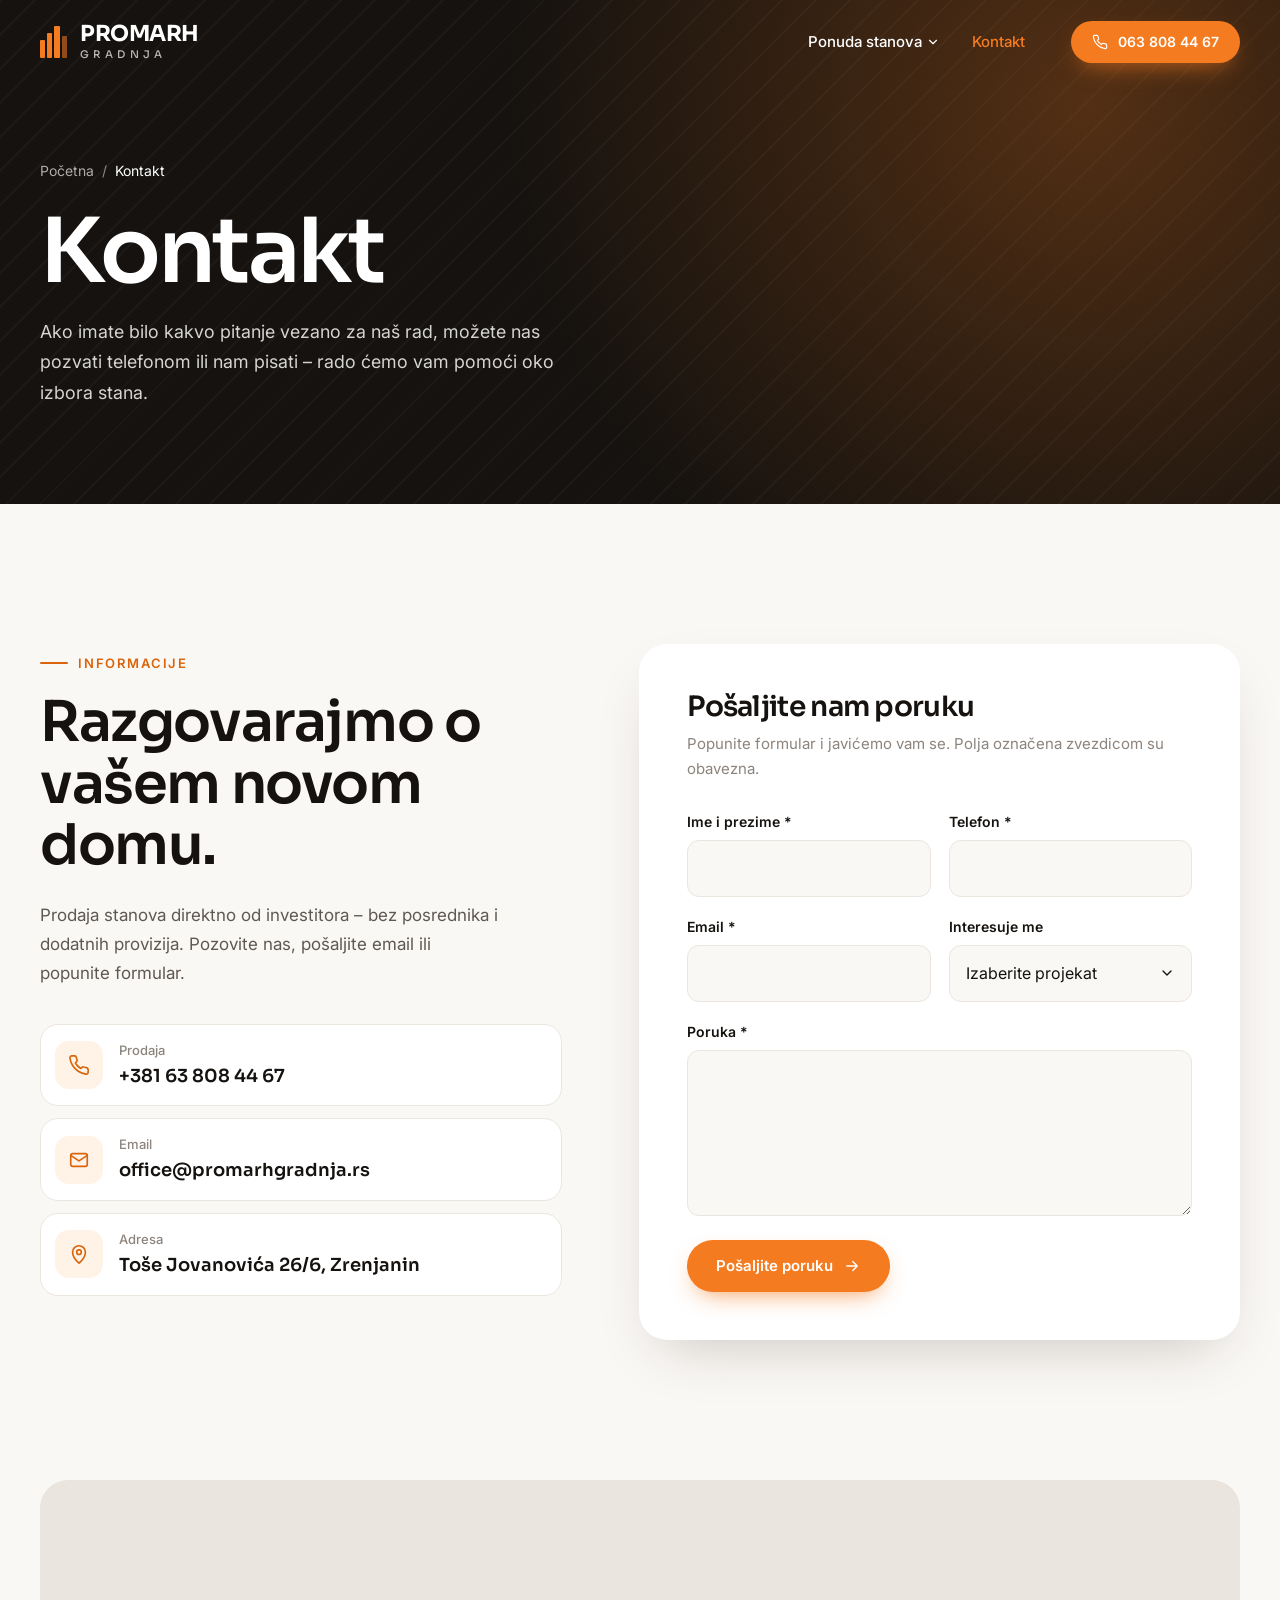
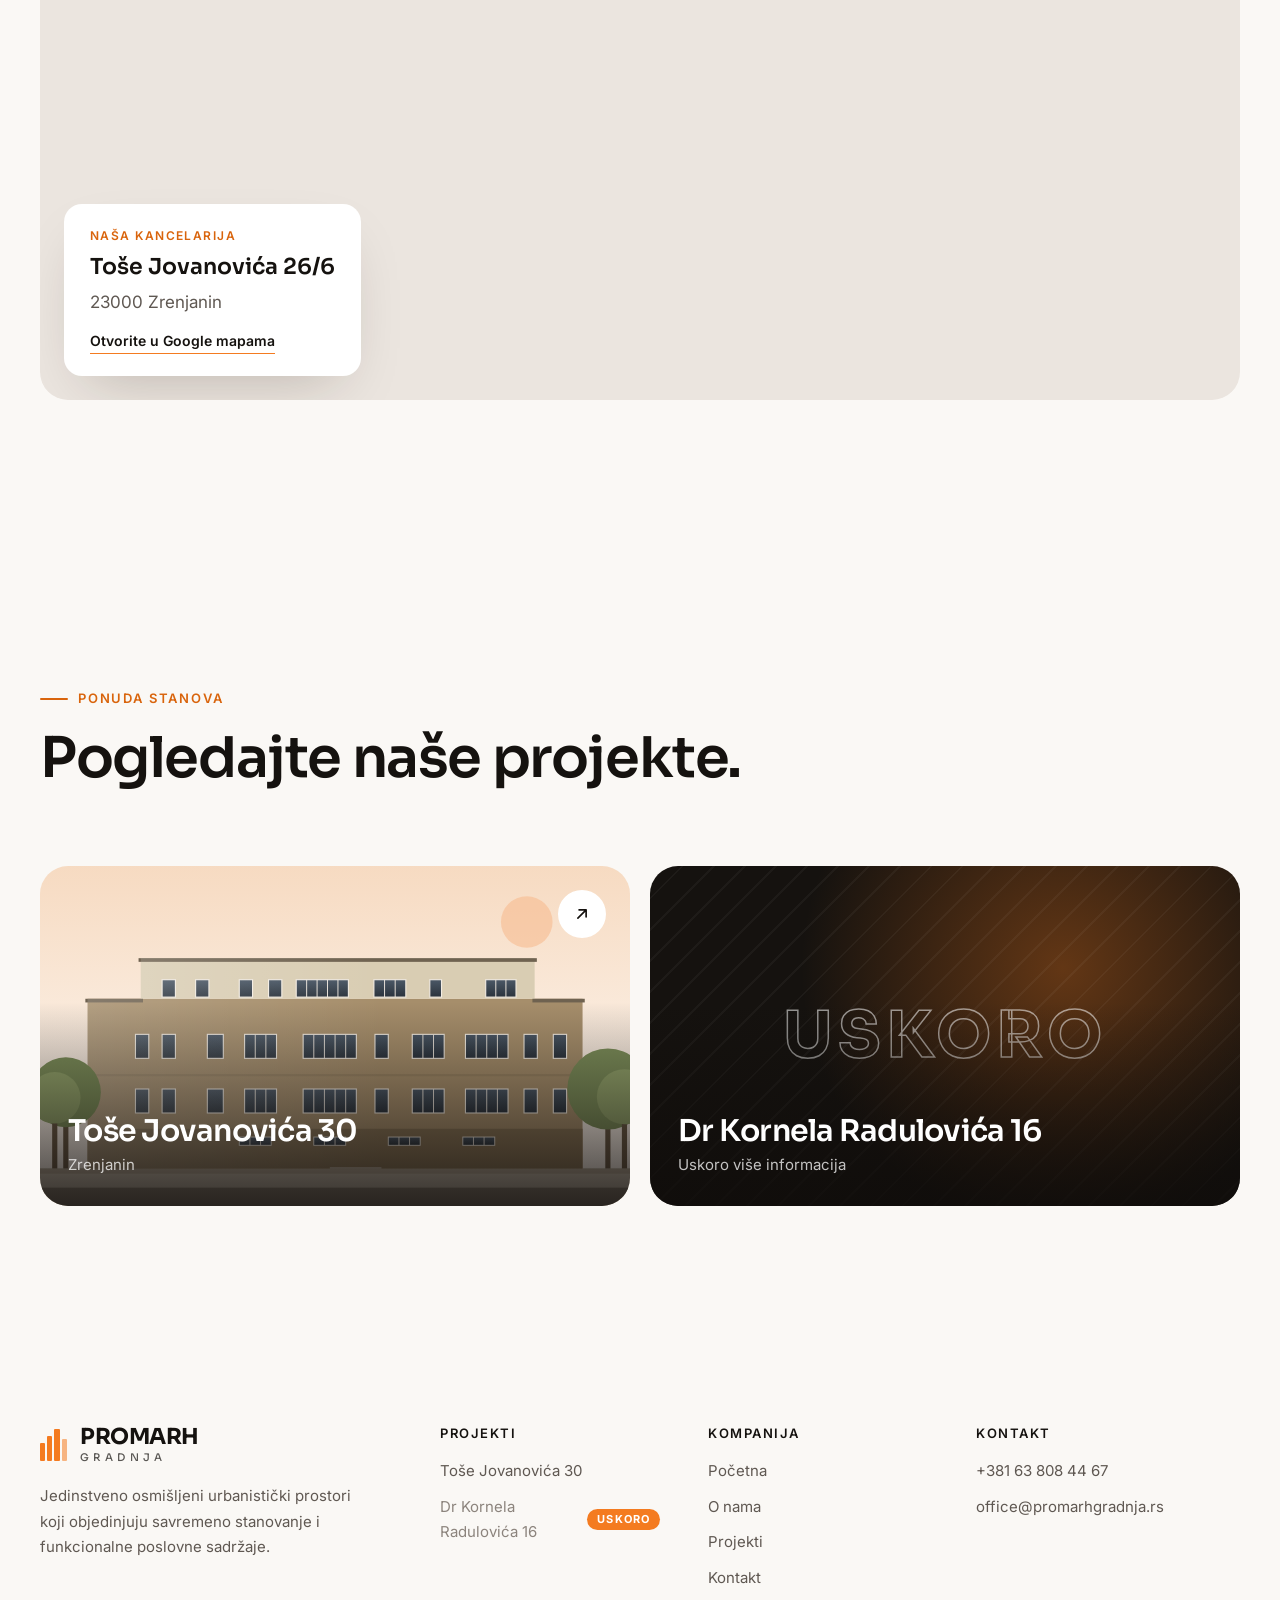
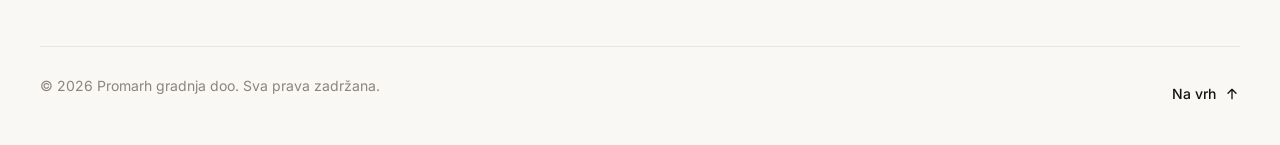
==== kontakt/index.html @ 849f1422 "prvi" ====
<!doctype html>
<html lang="sr-RS">
<head>
	<meta charset="UTF-8">
	<meta name="viewport" content="width=device-width, initial-scale=1, viewport-fit=cover">
	<title>Kontakt – Promarh gradnja</title>
	<meta name="description" content="Kontaktirajte Promarh gradnju – prodaja stanova bez posrednika. Telefon +381 63 808 44 67, email office@promarhgradnja.rs.">
	<meta name="theme-color" content="#15120f">
	<link rel="icon" href="../images/favicon.svg" type="image/svg+xml">
	<link rel="preconnect" href="https://fonts.googleapis.com">
	<link rel="preconnect" href="https://fonts.gstatic.com" crossorigin>
	<link href="https://fonts.googleapis.com/css2?family=Inter:wght@400;500;600&family=Sora:wght@500;600;700&display=swap" rel="stylesheet">
	<link rel="stylesheet" href="../css/style.css?v=18">
</head>
<body>
	<a class="skip-link" href="#main">Pređi na sadržaj</a>

	<!-- Reusable icons -->
	<svg width="0" height="0" style="position:absolute" aria-hidden="true">
		<symbol id="i-arrow" viewBox="0 0 24 24"><path d="M5 12h14M13 6l6 6-6 6" fill="none" stroke="currentColor" stroke-width="2" stroke-linecap="round" stroke-linejoin="round"/></symbol>
		<symbol id="i-phone" viewBox="0 0 24 24"><path d="M22 16.9v3a2 2 0 0 1-2.2 2 19.8 19.8 0 0 1-8.6-3.1 19.5 19.5 0 0 1-6-6A19.8 19.8 0 0 1 2.1 4.2 2 2 0 0 1 4.1 2h3a2 2 0 0 1 2 1.7c.1.9.4 1.8.7 2.7a2 2 0 0 1-.5 2.1L8 9.8a16 16 0 0 0 6 6l1.3-1.3a2 2 0 0 1 2.1-.4c.9.3 1.8.6 2.7.7a2 2 0 0 1 1.7 2z" fill="none" stroke="currentColor" stroke-width="1.8" stroke-linecap="round" stroke-linejoin="round"/></symbol>
		<symbol id="i-mail" viewBox="0 0 24 24"><rect x="3" y="5" width="18" height="14" rx="2" fill="none" stroke="currentColor" stroke-width="1.8"/><path d="m3 7 9 6 9-6" fill="none" stroke="currentColor" stroke-width="1.8" stroke-linecap="round" stroke-linejoin="round"/></symbol>
		<symbol id="i-pin" viewBox="0 0 24 24"><path d="M12 22s7-6.1 7-12a7 7 0 1 0-14 0c0 5.9 7 12 7 12z" fill="none" stroke="currentColor" stroke-width="1.8"/><circle cx="12" cy="10" r="2.5" fill="none" stroke="currentColor" stroke-width="1.8"/></symbol>
		<symbol id="i-check" viewBox="0 0 24 24"><path d="m5 12.5 4.5 4.5L19 7.5" fill="none" stroke="currentColor" stroke-width="2.2" stroke-linecap="round" stroke-linejoin="round"/></symbol>
		<symbol id="i-chevron" viewBox="0 0 24 24"><path d="m6 9 6 6 6-6" fill="none" stroke="currentColor" stroke-width="2" stroke-linecap="round" stroke-linejoin="round"/></symbol>
		<symbol id="i-logo" viewBox="0 0 56 64"><rect x="0" y="28" width="10" height="36" rx="2" fill="#f47b20"/><rect x="14" y="14" width="10" height="50" rx="2" fill="#f47b20"/><rect x="28" y="0" width="12" height="64" rx="2" fill="#f47b20"/><rect x="44" y="20" width="10" height="44" rx="2" fill="#f47b20" opacity=".55"/></symbol>
	</svg>

	<!-- Header -->
	<header class="site-header" id="header">
		<div class="header-inner">
			<a href="/" class="brand" rel="home" aria-label="Promarh gradnja – početna">
				<svg class="brand-mark" width="28" height="32" aria-hidden="true"><use href="#i-logo"/></svg>
				<span class="brand-text">Promarh<small>gradnja</small></span>
			</a>

			<nav class="main-nav" aria-label="Glavni meni">
				<ul class="menu">
					<li class="has-children">
						<button class="menu-parent" aria-expanded="false">Ponuda stanova <svg width="14" height="14" aria-hidden="true"><use href="#i-chevron"/></svg></button>
						<ul class="dropdown">
							<li><a href="/tose-jovanovica-30/">Toše Jovanovića&nbsp;30</a></li>
							<li><span class="soon-item" aria-disabled="true">Dr Kornela Radulovića&nbsp;16 <span class="soon-badge">Uskoro</span></span></li>
						</ul>
					</li>
					<li><a href="/kontakt/" aria-current="page">Kontakt</a></li>
				</ul>
			</nav>

			<a class="btn btn-accent btn-sm header-cta" href="tel:+381638084467">
				<svg width="16" height="16" aria-hidden="true"><use href="#i-phone"/></svg>
				<span>063 808 44 67</span>
			</a>

			<button class="menu-toggle" aria-label="Otvori meni" aria-controls="mobile-nav" aria-expanded="false">
				<span></span><span></span>
			</button>
		</div>
	</header>

	<!-- Mobile menu -->
	<div class="mobile-nav" id="mobile-nav" hidden>
		<nav aria-label="Mobilni meni">
			<ul>
				<li><a href="/">Početna</a></li>
				<li class="m-group">
					<button class="m-parent" aria-expanded="false">Ponuda stanova <svg width="18" height="18" aria-hidden="true"><use href="#i-chevron"/></svg></button>
					<ul>
						<li><a href="/tose-jovanovica-30/">Toše Jovanovića&nbsp;30</a></li>
						<li><span class="soon-item" aria-disabled="true">Dr Kornela Radulovića&nbsp;16 <span class="soon-badge">Uskoro</span></span></li>
					</ul>
				</li>
				<li><a href="/kontakt/" aria-current="page">Kontakt</a></li>
			</ul>
		</nav>
		<div class="mobile-nav-contact">
			<a class="btn btn-accent" href="tel:+381638084467"><svg width="18" height="18" aria-hidden="true"><use href="#i-phone"/></svg> +381 63 808 44 67</a>
			<a class="mobile-mail" href="mailto:office@promarhgradnja.rs">office@promarhgradnja.rs</a>
		</div>
	</div>

	<main id="main">
		<!-- Hero -->
		<section class="page-hero page-hero-sm page-hero-plain">
			<div class="container page-hero-inner">
				<div>
					<ol class="breadcrumb reveal" aria-label="Putanja">
						<li><a href="/">Početna</a></li>
						<li aria-current="page">Kontakt</li>
					</ol>
					<h1 class="reveal" style="--d:.1s">Kontakt</h1>
					<p class="hero-lead reveal" style="--d:.2s">Ako imate bilo kakvo pitanje vezano za naš rad, možete nas pozvati telefonom ili nam pisati – rado ćemo vam pomoći oko izbora stana.</p>
				</div>
			</div>
		</section>

		<!-- Contact info + form -->
		<section class="contact section">
			<div class="container contact-grid">
				<div class="contact-info">
					<p class="eyebrow reveal">Informacije</p>
					<h2 class="reveal" style="--d:.1s">Razgovarajmo o vašem novom domu.</h2>
					<p class="reveal" style="--d:.15s">Prodaja stanova direktno od investitora – bez posrednika i dodatnih provizija. Pozovite nas, pošaljite email ili popunite formular.</p>

					<ul class="contact-cards">
						<li class="reveal" style="--d:.2s">
							<a class="contact-card" href="tel:+381638084467">
								<span class="contact-icon"><svg width="22" height="22" aria-hidden="true"><use href="#i-phone"/></svg></span>
								<span><small>Prodaja</small>+381 63 808 44 67</span>
							</a>
						</li>
						<li class="reveal" style="--d:.3s">
							<a class="contact-card" href="mailto:office@promarhgradnja.rs">
								<span class="contact-icon"><svg width="22" height="22" aria-hidden="true"><use href="#i-mail"/></svg></span>
								<span><small>Email</small>office@promarhgradnja.rs</span>
							</a>
						</li>
						<li class="reveal" style="--d:.35s">
							<a class="contact-card" href="https://www.google.com/maps/search/?api=1&amp;query=To%C5%A1e+Jovanovi%C4%87a+26%2F6%2C+Zrenjanin" target="_blank" rel="noopener">
								<span class="contact-icon"><svg width="22" height="22" aria-hidden="true"><use href="#i-pin"/></svg></span>
								<span><small>Adresa</small>Toše Jovanovića 26/6, Zrenjanin</span>
							</a>
						</li>
					</ul>
				</div>

				<div class="form-card reveal" style="--d:.15s">
					<h3>Pošaljite nam poruku</h3>
					<p class="form-intro">Popunite formular i javićemo vam se. Polja označena zvezdicom su obavezna.</p>

					<!-- Set data-endpoint to a form service URL (e.g. Formspree) to send messages directly;
					     without it, the form opens the visitor's email app with the message filled in. -->
					<form class="contact-form" id="contact-form" novalidate data-email="office@promarhgradnja.rs" data-endpoint="">
						<div class="form-row">
							<div class="field">
								<label for="f-name">Ime i prezime *</label>
								<input id="f-name" name="ime" type="text" autocomplete="name" required maxlength="100">
								<span class="field-error" data-msg="Unesite ime i prezime."></span>
							</div>
							<div class="field">
								<label for="f-phone">Telefon *</label>
								<input id="f-phone" name="telefon" type="tel" autocomplete="tel" inputmode="tel" required pattern="[+0-9 \(\)\/\-]{6,20}">
								<span class="field-error" data-msg="Unesite ispravan broj telefona."></span>
							</div>
						</div>
						<div class="form-row">
							<div class="field">
								<label for="f-email">Email *</label>
								<input id="f-email" name="email" type="email" autocomplete="email" required maxlength="150" pattern="[^@\s]+@[^@\s]+\.[^@\s]+">
								<span class="field-error" data-msg="Unesite ispravnu email adresu."></span>
							</div>
							<div class="field">
								<label for="f-project">Interesuje me</label>
								<select id="f-project" name="projekat">
									<option value="">Izaberite projekat</option>
									<option value="tose-jovanovica-30">Toše Jovanovića&nbsp;30</option>
									<option value="dr-kornela-radulovica-16">Dr Kornela Radulovića&nbsp;16 (uskoro)</option>
									<option value="drugo">Drugo</option>
								</select>
							</div>
						</div>
						<div class="field">
							<label for="f-message">Poruka *</label>
							<textarea id="f-message" name="poruka" rows="5" required maxlength="2000"></textarea>
							<span class="field-error" data-msg="Napišite poruku."></span>
						</div>

						<button type="submit" class="btn btn-accent">Pošaljite poruku <svg width="18" height="18" aria-hidden="true"><use href="#i-arrow"/></svg></button>
						<p class="form-status" role="status" aria-live="polite"></p>
					</form>
				</div>
			</div>
		</section>

		<!-- Map -->
		<section class="map-section">
			<div class="container">
				<div class="map-wrap reveal">
					<iframe title="Mapa – Toše Jovanovića 26/6, Zrenjanin" src="https://www.google.com/maps/embed?origin=mfe&amp;pb=!1m3!2m1!1sTo%C5%A1e+Jovanovi%C4%87a+26,+Zrenjanin!6i16" loading="lazy" referrerpolicy="no-referrer-when-downgrade" allowfullscreen></iframe>
					<div class="map-card">
						<small>Naša kancelarija</small>
						<strong>Toše Jovanovića 26/6</strong>
						<span>23000 Zrenjanin</span>
						<a class="apt-link" href="https://www.google.com/maps/search/?api=1&amp;query=To%C5%A1e+Jovanovi%C4%87a+26%2F6%2C+Zrenjanin" target="_blank" rel="noopener">Otvorite u Google mapama</a>
					</div>
				</div>
			</div>
		</section>

		<!-- Projects -->
		<section class="other section">
			<div class="container">
				<div class="section-head">
					<div>
						<p class="eyebrow reveal">Ponuda stanova</p>
						<h2 class="reveal" style="--d:.1s">Pogledajte naše projekte.</h2>
					</div>
				</div>
				<div class="other-grid">
					<a class="other-card reveal" href="/tose-jovanovica-30/">
						<img src="../images/tose-jovanovica-30/fasada.svg" alt="" loading="lazy">
						<span class="arrow"><svg width="20" height="20" aria-hidden="true"><use href="#i-arrow"/></svg></span>
						<div><h3>Toše Jovanovića&nbsp;30</h3><p>Zrenjanin</p></div>
					</a>
					<div class="other-card other-soon reveal" style="--d:.1s">
						<span class="soon-panel" aria-hidden="true"><span>Uskoro</span></span>
						<div><h3>Dr Kornela Radulovića&nbsp;16</h3><p>Uskoro više informacija</p></div>
					</div>
				</div>
			</div>
		</section>
	</main>

	<!-- Footer -->
	<footer class="site-footer">
		<div class="container footer-grid">
			<div class="footer-brand">
				<a href="/" class="brand" aria-label="Promarh gradnja – početna">
					<svg class="brand-mark" width="28" height="32" aria-hidden="true"><use href="#i-logo"/></svg>
					<span class="brand-text">Promarh<small>gradnja</small></span>
				</a>
				<p>Jedinstveno osmišljeni urbanistički prostori koji objedinjuju savremeno stanovanje i funkcionalne poslovne sadržaje.</p>
			</div>
			<div class="footer-col">
				<h4>Projekti</h4>
				<ul>
					<li><a href="/tose-jovanovica-30/">Toše Jovanovića&nbsp;30</a></li>
					<li><span class="soon-item" aria-disabled="true">Dr Kornela Radulovića&nbsp;16 <span class="soon-badge">Uskoro</span></span></li>
				</ul>
			</div>
			<div class="footer-col">
				<h4>Kompanija</h4>
				<ul>
					<li><a href="/">Početna</a></li>
					<li><a href="/#o-nama">O nama</a></li>
					<li><a href="/#projekti">Projekti</a></li>
					<li><a href="/kontakt/">Kontakt</a></li>
				</ul>
			</div>
			<div class="footer-col">
				<h4>Kontakt</h4>
				<ul>
					<li><a href="tel:+381638084467">+381 63 808 44 67</a></li>
					<li><a href="mailto:office@promarhgradnja.rs">office@promarhgradnja.rs</a></li>
				</ul>
			</div>
		</div>
		<div class="container footer-bottom">
			<p>© <span id="year">2026</span> Promarh gradnja doo. Sva prava zadržana.</p>
			<a href="#header" class="to-top">Na vrh <svg width="16" height="16" aria-hidden="true"><use href="#i-arrow"/></svg></a>
		</div>
	</footer>

	<script src="../js/contact.js?v=18"></script>
	<script src="../js/main.js?v=18"></script>
</body>
</html>
---- css/style.css ----
/* ==========================================================================
   Promarh gradnja – home page
   ========================================================================== */

:root {
	--accent: #f47b20;
	--accent-600: #d9640c;
	--accent-50: #fff3e8;
	--green: #1f6b47;
	--ink: #15120f;
	--ink-2: #221d19;
	--ink-3: #2e2823;
	--text: #5f5852;
	--muted: #8c847d;
	--line: #ebe5df;
	--bg: #faf8f5;
	--white: #fff;

	--font-display: 'Sora', system-ui, sans-serif;
	--font-body: 'Inter', system-ui, sans-serif;

	--radius-lg: 28px;
	--radius: 18px;
	--radius-sm: 12px;
	--shadow: 0 24px 60px -24px rgba(40, 24, 10, .25);
	--shadow-sm: 0 10px 30px -12px rgba(40, 24, 10, .18);

	--container: 1240px;
	--gutter: clamp(16px, 4vw, 40px);
	--header-h: 84px;
	--ease: cubic-bezier(.22, .8, .24, 1);
}

*,
*::before,
*::after { box-sizing: border-box; }

html { scroll-behavior: smooth; scroll-padding-top: 90px; }

body {
	margin: 0;
	font-family: var(--font-body);
	font-size: 17px;
	line-height: 1.7;
	color: var(--text);
	background: var(--bg);
	-webkit-font-smoothing: antialiased;
	text-rendering: optimizeLegibility;
}
body.no-scroll { overflow: hidden; }

img { max-width: 100%; height: auto; display: block; }
a { color: inherit; text-decoration: none; }
button { font: inherit; color: inherit; }
ul, ol { margin: 0; padding: 0; list-style: none; }
figure, blockquote { margin: 0; }

h1, h2, h3, h4 {
	margin: 0 0 .5em;
	font-family: var(--font-display);
	font-weight: 600;
	line-height: 1.1;
	letter-spacing: -.025em;
	color: var(--ink);
}
h2 { font-size: clamp(34px, 4.6vw, 56px); }
h3 { font-size: clamp(26px, 2.6vw, 36px); }
p { margin: 0 0 1.1em; }
p:last-child { margin-bottom: 0; }

.container {
	width: 100%;
	max-width: calc(var(--container) + var(--gutter) * 2);
	margin: 0 auto;
	padding: 0 var(--gutter);
}
.section { padding: clamp(80px, 11vw, 140px) 0; }

.skip-link {
	position: absolute;
	left: -9999px;
	top: 10px;
	z-index: 1000;
	padding: 10px 18px;
	border-radius: 999px;
	background: var(--white);
	color: var(--ink);
}
.skip-link:focus { left: 10px; }

:focus-visible { outline: 2px solid var(--accent); outline-offset: 3px; }

.eyebrow {
	display: inline-flex;
	align-items: center;
	gap: 10px;
	margin-bottom: 18px;
	font-size: 13px;
	font-weight: 600;
	letter-spacing: .14em;
	text-transform: uppercase;
	color: var(--accent-600);
}
.eyebrow::before {
	content: '';
	width: 28px;
	height: 2px;
	border-radius: 2px;
	background: currentColor;
}
.eyebrow-light { color: rgba(255, 255, 255, .85); }

/* Buttons ---------------------------------------------------------------- */

.btn {
	display: inline-flex;
	align-items: center;
	justify-content: center;
	gap: 10px;
	padding: 16px 28px;
	border: 1px solid transparent;
	border-radius: 999px;
	font-size: 15px;
	font-weight: 600;
	line-height: 1;
	white-space: nowrap;
	cursor: pointer;
	transition: background-color .25s, color .25s, border-color .25s, transform .25s var(--ease), box-shadow .25s;
}
.btn svg { transition: transform .25s var(--ease); }
.btn:hover svg use[href="#i-arrow"],
.btn:hover svg { transform: translateX(3px); }
.btn:has(use[href="#i-phone"]):hover svg { transform: none; }
.btn-sm { padding: 12px 20px; font-size: 14px; }

.btn-accent { background: var(--accent); color: var(--white); box-shadow: 0 10px 24px -10px rgba(244, 123, 32, .8); }
.btn-accent:hover { background: var(--accent-600); transform: translateY(-2px); }

.btn-glass {
	background: rgba(255, 255, 255, .12);
	border-color: rgba(255, 255, 255, .35);
	color: var(--white);
	backdrop-filter: blur(10px);
	-webkit-backdrop-filter: blur(10px);
}
.btn-glass:hover { background: var(--white); color: var(--ink); }

.btn-dark { background: var(--ink); color: var(--white); }
.btn-dark:hover { background: var(--accent); transform: translateY(-2px); }

/* Brand ------------------------------------------------------------------ */

.brand {
	display: inline-flex;
	align-items: center;
	gap: 12px;
	flex-shrink: 0;
}
.brand-text {
	display: flex;
	flex-direction: column;
	font-family: var(--font-display);
	font-size: 22px;
	font-weight: 700;
	line-height: 1;
	letter-spacing: -.02em;
	text-transform: uppercase;
}
.brand-text small {
	margin-top: 5px;
	font-size: 10.5px;
	font-weight: 500;
	letter-spacing: .42em;
	opacity: .7;
}

/* Header ----------------------------------------------------------------- */

.site-header {
	position: fixed;
	top: 0;
	left: 0;
	right: 0;
	z-index: 100;
	color: var(--white);
	transition: background-color .35s, color .35s, box-shadow .35s, transform .35s var(--ease);
}
.header-inner {
	display: flex;
	align-items: center;
	gap: 32px;
	height: var(--header-h);
	max-width: calc(var(--container) + var(--gutter) * 2);
	margin: 0 auto;
	padding: 0 var(--gutter);
}
.site-header.is-scrolled {
	color: var(--ink);
	background: rgba(250, 248, 245, .82);
	backdrop-filter: saturate(180%) blur(16px);
	-webkit-backdrop-filter: saturate(180%) blur(16px);
	box-shadow: 0 1px 0 var(--line);
}
.site-header.is-hidden { transform: translateY(-100%); }

.main-nav { margin-left: auto; }
.menu { display: flex; align-items: center; gap: 4px; }
.menu > li { position: relative; }
.menu > li > a,
.menu-parent {
	display: inline-flex;
	align-items: center;
	gap: 4px;
	padding: 10px 14px;
	border: 0;
	border-radius: 999px;
	background: none;
	font-size: 15px;
	font-weight: 500;
	cursor: pointer;
	transition: background-color .2s, color .2s;
}
.menu > li > a:hover,
.menu-parent:hover,
.menu > li:focus-within > .menu-parent { background: rgba(255, 255, 255, .14); }
.is-scrolled .menu > li > a:hover,
.is-scrolled .menu-parent:hover,
.is-scrolled .menu > li:focus-within > .menu-parent { background: rgba(21, 18, 15, .06); }
.menu-parent svg { transition: transform .25s; }
.has-children:hover .menu-parent svg,
.menu-parent[aria-expanded="true"] svg { transform: rotate(180deg); }

.dropdown {
	position: absolute;
	top: calc(100% + 10px);
	left: 50%;
	width: 290px;
	padding: 8px;
	border-radius: var(--radius);
	background: var(--white);
	box-shadow: var(--shadow);
	opacity: 0;
	visibility: hidden;
	transform: translate(-50%, 8px);
	transition: opacity .2s, transform .25s var(--ease), visibility .2s;
}
.dropdown::before {
	/* hover bridge between trigger and panel */
	content: '';
	position: absolute;
	left: 0;
	right: 0;
	top: -12px;
	height: 12px;
}
.has-children:hover > .dropdown,
.has-children:focus-within > .dropdown,
.menu-parent[aria-expanded="true"] + .dropdown {
	opacity: 1;
	visibility: visible;
	transform: translate(-50%, 0);
}
.dropdown a {
	display: block;
	padding: 11px 14px;
	border-radius: var(--radius-sm);
	font-size: 14.5px;
	line-height: 1.4;
	color: var(--ink);
	transition: background-color .2s, color .2s;
}
.dropdown a:hover { background: var(--accent-50); color: var(--accent-600); }

.menu-toggle {
	display: none;
	position: relative;
	width: 46px;
	height: 46px;
	margin-left: auto;
	border: 1px solid currentColor;
	border-radius: 50%;
	background: none;
	cursor: pointer;
	opacity: .9;
}
.menu-toggle span {
	position: absolute;
	left: 13px;
	right: 13px;
	height: 2px;
	border-radius: 2px;
	background: currentColor;
	transition: transform .3s var(--ease), top .3s var(--ease);
}
.menu-toggle span:first-child { top: 18px; }
.menu-toggle span:last-child { top: 25px; }
.menu-open .menu-toggle span:first-child { top: 21.5px; transform: rotate(45deg); }
.menu-open .menu-toggle span:last-child { top: 21.5px; transform: rotate(-45deg); }

/* Mobile nav */
.mobile-nav {
	position: fixed;
	inset: 0;
	z-index: 90;
	display: flex;
	flex-direction: column;
	padding: calc(var(--header-h) + 20px) var(--gutter) 32px;
	overflow-y: auto;
	background: var(--ink);
	color: var(--white);
	animation: fade-in .3s ease;
}
.mobile-nav[hidden] { display: none; }
.mobile-nav nav > ul > li { border-bottom: 1px solid rgba(255, 255, 255, .08); }
.mobile-nav nav > ul > li > a,
.m-parent {
	display: flex;
	align-items: center;
	justify-content: space-between;
	width: 100%;
	padding: 16px 0;
	border: 0;
	background: none;
	font-family: var(--font-display);
	font-size: 24px;
	font-weight: 500;
	letter-spacing: -.02em;
	text-align: left;
	cursor: pointer;
}
.m-parent svg { transition: transform .25s; }
.m-parent[aria-expanded="true"] svg { transform: rotate(180deg); }
.m-group ul { display: none; padding: 0 0 14px; }
.m-parent[aria-expanded="true"] + ul { display: block; }
.m-group ul a { display: block; padding: 8px 0; color: rgba(255, 255, 255, .7); }
.m-group ul a:hover { color: var(--accent); }
.mobile-nav-contact {
	display: flex;
	flex-direction: column;
	gap: 14px;
	margin-top: auto;
	padding-top: 32px;
}
.mobile-mail { text-align: center; color: rgba(255, 255, 255, .7); }
.menu-open .site-header { color: var(--white); background: transparent; box-shadow: none; backdrop-filter: none; -webkit-backdrop-filter: none; }
.menu-open .header-cta { display: none; }
.menu-open .header-cta + .menu-toggle { margin-left: auto; }

/* Hero ------------------------------------------------------------------- */

.hero {
	position: relative;
	display: flex;
	flex-direction: column;
	justify-content: flex-end;
	min-height: 100vh;
	min-height: 100svh;
	padding-top: var(--header-h);
	overflow: hidden;
	color: var(--white);
	background: var(--ink);
}
.hero-media { position: absolute; inset: 0; }
.hero-media::after {
	content: '';
	position: absolute;
	inset: 0;
	background:
		linear-gradient(90deg, rgba(15, 12, 10, .78) 0%, rgba(15, 12, 10, .35) 55%, rgba(15, 12, 10, .1) 100%),
		linear-gradient(0deg, rgba(15, 12, 10, .7) 0%, rgba(15, 12, 10, 0) 45%),
		linear-gradient(180deg, rgba(15, 12, 10, .5) 0%, rgba(15, 12, 10, 0) 25%);
}
.hero-slide {
	position: absolute;
	inset: 0;
	background-size: cover;
	background-position: center;
	opacity: 0;
	transform: scale(1.08);
	transition: opacity 1.2s ease, transform 7s linear;
}
.hero-slide.is-active { opacity: 1; transform: scale(1); }

.hero-content {
	position: relative;
	padding-top: 60px;
	padding-bottom: 48px;
}
.pill {
	display: inline-flex;
	align-items: center;
	gap: 10px;
	margin-bottom: 28px;
	padding: 8px 16px 8px 12px;
	border: 1px solid rgba(255, 255, 255, .25);
	border-radius: 999px;
	background: rgba(255, 255, 255, .08);
	backdrop-filter: blur(10px);
	-webkit-backdrop-filter: blur(10px);
	font-size: 14px;
	font-weight: 500;
}
.dot {
	width: 8px;
	height: 8px;
	border-radius: 50%;
	background: var(--accent);
	box-shadow: 0 0 0 4px rgba(244, 123, 32, .3);
	animation: pulse 2s infinite;
}
.hero h1 {
	max-width: 13ch;
	margin-bottom: 24px;
	font-size: clamp(44px, 7.4vw, 104px);
	font-weight: 600;
	line-height: 1;
	letter-spacing: -.04em;
	color: var(--white);
}
.hero h1 em {
	font-style: normal;
	color: var(--accent);
}
.hero-lead {
	max-width: 520px;
	margin-bottom: 36px;
	font-size: clamp(17px, 1.4vw, 19px);
	color: rgba(255, 255, 255, .82);
}
.hero-actions { display: flex; flex-wrap: wrap; gap: 12px; }

.hero-bottom {
	position: relative;
	padding-bottom: 32px;
}
.hero-tabs {
	display: grid;
	grid-template-columns: repeat(2, 1fr);
	border-top: 1px solid rgba(255, 255, 255, .2);
}
.hero-tab {
	position: relative;
	display: flex;
	align-items: center;
	gap: 12px;
	padding: 22px 0 0;
	border: 0;
	background: none;
	font-size: 15px;
	font-weight: 500;
	text-align: left;
	color: rgba(255, 255, 255, .55);
	cursor: pointer;
	transition: color .3s;
}
.hero-tab:hover,
.hero-tab.is-active { color: var(--white); }
.tab-num { font-size: 12px; font-weight: 600; letter-spacing: .1em; color: var(--accent); }
.hero-tab i {
	position: absolute;
	top: -1px;
	left: 0;
	height: 2px;
	width: 0;
	background: var(--accent);
}
.hero-tab.is-active i { animation: progress var(--slide-duration, 6s) linear forwards; }

/* Stats ------------------------------------------------------------------ */

.stats {
	position: relative;
	z-index: 2;
	background: var(--white);
	border-bottom: 1px solid var(--line);
}
.stats-grid {
	display: grid;
	grid-template-columns: repeat(4, 1fr);
}
.stat {
	padding: 40px 28px;
	border-left: 1px solid var(--line);
}
.stat:first-child { border-left: 0; padding-left: 0; }
.stat strong {
	display: block;
	margin-bottom: 6px;
	font-family: var(--font-display);
	font-size: clamp(38px, 4vw, 52px);
	font-weight: 600;
	line-height: 1;
	letter-spacing: -.04em;
	color: var(--ink);
}
.stat span { display: block; max-width: 200px; font-size: 15px; line-height: 1.5; }

/* About ------------------------------------------------------------------ */

.about-grid {
	display: grid;
	grid-template-columns: 1fr 1.1fr;
	gap: clamp(48px, 7vw, 110px);
	align-items: center;
}
.about-copy h2 { max-width: 12ch; margin-bottom: 28px; }
.about-copy > p { max-width: 540px; }

.checklist {
	display: grid;
	grid-template-columns: 1fr 1fr;
	gap: 14px 24px;
	margin-top: 36px;
}
.checklist li {
	display: flex;
	align-items: center;
	gap: 12px;
	font-size: 15.5px;
	font-weight: 500;
	color: var(--ink);
}
.checklist svg {
	flex-shrink: 0;
	width: 30px;
	height: 30px;
	padding: 6px;
	border-radius: 50%;
	background: var(--accent-50);
	color: var(--accent-600);
}

.about-media {
	position: relative;
	padding: 0 0 80px 70px;
}
.about-media figure { overflow: hidden; border-radius: var(--radius-lg); }
.about-media img { width: 100%; height: 100%; object-fit: cover; }
.about-img-main { aspect-ratio: 4 / 5; box-shadow: var(--shadow); }
.about-img-small {
	position: absolute;
	left: 0;
	bottom: 0;
	width: 46%;
	aspect-ratio: 1;
	border: 8px solid var(--bg);
	box-shadow: var(--shadow);
}
.img-placeholder { background: #ece6df; }
.about-img-small.img-placeholder { background: #e3dcd3; }
.about-quote {
	position: absolute;
	right: -20px;
	bottom: 30px;
	max-width: 280px;
	padding: 26px 28px;
	border-radius: var(--radius);
	background: var(--accent);
	box-shadow: var(--shadow);
	font-family: var(--font-display);
	font-size: 17px;
	font-weight: 500;
	line-height: 1.45;
	color: var(--white);
}

/* Projects --------------------------------------------------------------- */

.projects { background: var(--white); }

.section-head {
	display: flex;
	align-items: flex-end;
	justify-content: space-between;
	gap: 40px;
	margin-bottom: clamp(48px, 6vw, 80px);
}
.section-head h2 { margin-bottom: 0; }
.section-head-text { max-width: 380px; margin: 0; }

.project {
	display: grid;
	grid-template-columns: 1.25fr 1fr;
	gap: clamp(32px, 5vw, 80px);
	align-items: center;
}
.project + .project { margin-top: clamp(64px, 9vw, 120px); }
.project-reverse { grid-template-columns: 1fr 1.25fr; }
.project-reverse .project-media { order: 2; }

.project-media {
	position: relative;
	display: block;
	overflow: hidden;
	aspect-ratio: 4 / 3;
	border-radius: var(--radius-lg);
	background: var(--line);
}
.project-media img {
	width: 100%;
	height: 100%;
	object-fit: cover;
	transition: transform 1s var(--ease);
}
.project:hover .project-media img { transform: scale(1.05); }
.project-tag {
	position: absolute;
	top: 20px;
	left: 20px;
	padding: 8px 14px;
	border-radius: 999px;
	background: rgba(255, 255, 255, .9);
	backdrop-filter: blur(8px);
	-webkit-backdrop-filter: blur(8px);
	font-size: 13px;
	font-weight: 600;
	color: var(--ink);
}

.project-body { position: relative; }
.project-num {
	display: block;
	margin-bottom: 8px;
	font-family: var(--font-display);
	font-size: clamp(64px, 7vw, 96px);
	font-weight: 700;
	line-height: 1;
	letter-spacing: -.05em;
	color: transparent;
	-webkit-text-stroke: 1.5px var(--line);
}
.project-loc {
	display: flex;
	align-items: center;
	gap: 8px;
	margin-bottom: 12px;
	font-size: 14px;
	font-weight: 500;
	color: var(--accent-600);
}
.project-green .project-loc { color: var(--green); }
.project-body h3 { font-size: clamp(32px, 3.4vw, 46px); margin-bottom: 18px; }
.project-body > p { max-width: 500px; }

.facts {
	display: flex;
	flex-wrap: wrap;
	gap: 8px;
	margin: 28px 0 34px;
}
.facts li {
	padding: 9px 16px;
	border: 1px solid var(--line);
	border-radius: 999px;
	font-size: 14px;
	color: var(--text);
}
.facts strong { font-weight: 600; color: var(--ink); }

/* Process ---------------------------------------------------------------- */

.process {
	background: var(--ink);
	color: rgba(255, 255, 255, .65);
}
.process h2,
.process h3 { color: var(--white); }
.process .eyebrow { color: var(--accent); }

.steps {
	display: grid;
	grid-template-columns: repeat(3, 1fr);
	gap: 20px;
	counter-reset: step;
}
.step {
	position: relative;
	padding: 40px 36px 44px;
	border: 1px solid rgba(255, 255, 255, .08);
	border-radius: var(--radius-lg);
	background: var(--ink-2);
	transition: background-color .3s, border-color .3s, transform .4s var(--ease);
}
.step:hover {
	background: var(--ink-3);
	border-color: rgba(244, 123, 32, .4);
	transform: translateY(-6px);
}
.step-icon {
	display: block;
	width: 56px;
	height: 56px;
	margin-bottom: 48px;
	background: var(--accent);
	-webkit-mask: center / contain no-repeat;
	mask: center / contain no-repeat;
}
.step-num {
	position: absolute;
	top: 36px;
	right: 36px;
	font-family: var(--font-display);
	font-size: 14px;
	font-weight: 600;
	color: rgba(255, 255, 255, .3);
}
.step h3 { font-size: 24px; margin-bottom: 12px; }
.step p { font-size: 16px; }

/* CTA -------------------------------------------------------------------- */

.cta { padding-top: 0; background: linear-gradient(var(--ink) 50%, var(--bg) 50%); }
.cta-card {
	position: relative;
	display: grid;
	grid-template-columns: 1.1fr 1fr;
	gap: 48px;
	align-items: center;
	padding: clamp(40px, 6vw, 80px);
	overflow: hidden;
	border-radius: var(--radius-lg);
	background: linear-gradient(135deg, #f8913f 0%, var(--accent) 45%, #e0600a 100%);
	color: rgba(255, 255, 255, .88);
}
.cta-card::after {
	/* decorative rings */
	content: '';
	position: absolute;
	right: -140px;
	top: -140px;
	width: 420px;
	height: 420px;
	border-radius: 50%;
	border: 70px solid rgba(255, 255, 255, .08);
	pointer-events: none;
}
.cta-copy h2 { color: var(--white); }
.cta-copy p { max-width: 440px; font-size: 18px; }
.cta-actions { position: relative; z-index: 1; display: grid; gap: 12px; }
.cta-link {
	display: flex;
	align-items: center;
	gap: 16px;
	padding: 14px 20px 14px 14px;
	border-radius: var(--radius);
	background: rgba(255, 255, 255, .14);
	border: 1px solid rgba(255, 255, 255, .22);
	font-family: var(--font-display);
	font-size: 18px;
	font-weight: 600;
	color: var(--white);
	transition: background-color .25s, color .25s, transform .25s var(--ease);
	overflow-wrap: anywhere;
}
.cta-link:hover { background: var(--white); color: var(--ink); transform: translateX(4px); }
.cta-link small {
	display: block;
	font-family: var(--font-body);
	font-size: 13px;
	font-weight: 500;
	opacity: .75;
}
.cta-icon {
	display: grid;
	place-items: center;
	flex-shrink: 0;
	width: 48px;
	height: 48px;
	border-radius: 14px;
	background: var(--white);
	color: var(--accent-600);
}

/* Footer ----------------------------------------------------------------- */

.site-footer {
	padding: 80px 0 32px;
	background: var(--bg);
	font-size: 15px;
}
.footer-grid {
	display: grid;
	grid-template-columns: 1.6fr 1fr 1fr 1.2fr;
	gap: 48px;
	padding-bottom: 56px;
}
.footer-brand .brand { margin-bottom: 20px; color: var(--ink); }
.footer-brand p { max-width: 320px; }
.footer-col h4 {
	margin-bottom: 18px;
	font-family: var(--font-body);
	font-size: 13px;
	font-weight: 600;
	letter-spacing: .12em;
	text-transform: uppercase;
	color: var(--ink);
}
.footer-col li + li { margin-top: 10px; }
.footer-col a { transition: color .2s; overflow-wrap: anywhere; }
.footer-col a:hover { color: var(--accent-600); }

.footer-bottom {
	position: relative;
	display: flex;
	align-items: center;
	justify-content: space-between;
	gap: 20px;
	padding-top: 28px;
	font-size: 14px;
	color: var(--muted);
}
.footer-bottom::before {
	content: '';
	position: absolute;
	top: 0;
	left: var(--gutter);
	right: var(--gutter);
	border-top: 1px solid var(--line);
}
.to-top {
	display: inline-flex;
	align-items: center;
	gap: 8px;
	font-weight: 500;
	color: var(--ink);
}
.to-top svg { transform: rotate(-90deg); transition: transform .25s var(--ease); }
.to-top:hover svg { transform: rotate(-90deg) translateX(3px); }

/* Animations ------------------------------------------------------------- */

.reveal {
	opacity: 0;
	transform: translateY(28px);
	transition: opacity .9s var(--ease), transform .9s var(--ease);
	transition-delay: var(--d, 0s);
}
.reveal.is-visible { opacity: 1; transform: none; }

@keyframes progress { from { width: 0; } to { width: 100%; } }
@keyframes fade-in { from { opacity: 0; } to { opacity: 1; } }
@keyframes pulse {
	0%, 100% { box-shadow: 0 0 0 4px rgba(244, 123, 32, .3); }
	50% { box-shadow: 0 0 0 8px rgba(244, 123, 32, 0); }
}

@media (prefers-reduced-motion: reduce) {
	html { scroll-behavior: auto; }
	*, *::before, *::after { animation: none !important; transition: none !important; }
	.reveal { opacity: 1; transform: none; }
}

/* Responsive ------------------------------------------------------------- */

@media (max-width: 820px) {
	.main-nav { display: none; }
	.menu-toggle { display: block; }
	.header-cta { margin-left: auto; }
	.header-cta + .menu-toggle { margin-left: 0; }
	.header-inner { gap: 12px; }
}

@media (max-width: 960px) {
	.stats-grid { grid-template-columns: repeat(2, 1fr); }
	.stat { padding: 32px 24px; }
	.stat:nth-child(odd) { border-left: 0; padding-left: 0; }
	.stat:nth-child(n+3) { border-top: 1px solid var(--line); }

	.about-grid { grid-template-columns: 1fr; }
	.about-media { max-width: 620px; }
	.about-quote { right: 0; }

	.section-head { flex-direction: column; align-items: flex-start; gap: 16px; }

	.project,
	.project-reverse { grid-template-columns: 1fr; gap: 28px; }
	.project-reverse .project-media { order: 0; }
	.project-num { position: absolute; top: -10px; right: 0; margin: 0; }

	.steps { grid-template-columns: 1fr; }
	.step-icon { margin-bottom: 28px; }

	.cta-card { grid-template-columns: 1fr; gap: 32px; }

	.footer-grid { grid-template-columns: 1fr 1fr; }
	.footer-brand { grid-column: 1 / -1; }
}

@media (max-width: 600px) {
	:root { --header-h: 72px; }
	body { font-size: 16px; }

	.header-cta span { display: none; }
	.header-cta { width: 46px; height: 46px; padding: 0; }

	.hero-media::after {
		background:
			linear-gradient(0deg, rgba(15, 12, 10, .85) 0%, rgba(15, 12, 10, .55) 60%, rgba(15, 12, 10, .45) 100%);
	}
	.hero h1 { font-size: clamp(42px, 12vw, 60px); }
	.hero-actions .btn { flex: 1 1 100%; }
	.hero-tabs { grid-template-columns: 1fr; border-top: 0; }
	.hero-tab { display: none; padding: 16px 0 0; border-top: 1px solid rgba(255, 255, 255, .2); }
	.hero-tab.is-active { display: flex; }

	.stat { padding: 26px 16px; }
	.stat span { font-size: 14px; }

	.about-media { padding: 0 0 0 30px; }
	.about-quote { position: relative; right: auto; bottom: auto; max-width: none; margin: 20px 0 0 -30px; }
	.about-img-small { bottom: 110px; width: 44%; border-width: 6px; }
	.checklist { grid-template-columns: 1fr; }

	.step { padding: 32px 26px; }
	.step-num { top: 30px; right: 26px; }

	.cta-link { font-size: 16px; }
	.footer-grid { grid-template-columns: 1fr; gap: 36px; }
	.footer-bottom { flex-direction: column; align-items: flex-start; }

}

/* ==========================================================================
   Building pages
   ========================================================================== */

/* Page hero */
.page-hero {
	position: relative;
	display: flex;
	align-items: flex-end;
	min-height: 78vh;
	min-height: 78svh;
	padding: calc(var(--header-h) + 60px) 0 64px;
	overflow: hidden;
	color: var(--white);
	background: var(--ink) center / cover no-repeat;
}
.page-hero::before {
	content: '';
	position: absolute;
	inset: 0;
	background:
		linear-gradient(90deg, rgba(15, 12, 10, .8) 0%, rgba(15, 12, 10, .35) 60%, rgba(15, 12, 10, .15) 100%),
		linear-gradient(0deg, rgba(15, 12, 10, .65) 0%, rgba(15, 12, 10, 0) 50%),
		linear-gradient(180deg, rgba(15, 12, 10, .5) 0%, rgba(15, 12, 10, 0) 25%);
}
.page-hero-inner {
	position: relative;
	display: flex;
	align-items: flex-end;
	justify-content: space-between;
	gap: 40px;
}
.page-hero h1 {
	margin-bottom: 20px;
	font-size: clamp(44px, 7vw, 96px);
	line-height: 1;
	letter-spacing: -.04em;
	color: var(--white);
}
.page-hero .hero-lead { margin-bottom: 32px; }

.breadcrumb {
	display: flex;
	flex-wrap: wrap;
	gap: 8px;
	margin-bottom: 24px;
	font-size: 14px;
	color: rgba(255, 255, 255, .65);
}
.breadcrumb a:hover { color: var(--white); }
.breadcrumb li + li::before { content: '/'; margin-right: 8px; opacity: .5; }
.breadcrumb [aria-current] { color: var(--white); }

.hero-card {
	flex-shrink: 0;
	width: 280px;
	padding: 24px 26px;
	border: 1px solid rgba(255, 255, 255, .2);
	border-radius: var(--radius);
	background: rgba(255, 255, 255, .1);
	backdrop-filter: blur(14px);
	-webkit-backdrop-filter: blur(14px);
}
.hero-card small {
	display: block;
	margin-bottom: 4px;
	font-size: 12px;
	font-weight: 600;
	letter-spacing: .12em;
	text-transform: uppercase;
	color: rgba(255, 255, 255, .65);
}
.hero-card strong {
	display: block;
	font-family: var(--font-display);
	font-size: 26px;
	font-weight: 600;
	letter-spacing: -.02em;
}
.hero-card .progress { margin-top: 14px; }

.progress {
	height: 8px;
	overflow: hidden;
	border-radius: 99px;
	background: rgba(255, 255, 255, .2);
}
.progress span {
	display: block;
	height: 100%;
	border-radius: inherit;
	background: var(--accent);
}

/* Overview */
.overview-grid {
	display: grid;
	grid-template-columns: 1.05fr 1fr;
	gap: clamp(48px, 7vw, 100px);
	align-items: start;
}
.overview-copy h2 { max-width: 14ch; margin-bottom: 28px; }
.overview-copy > p { max-width: 560px; }

.spec-list {
	margin: 40px 0 0;
	border-top: 1px solid var(--line);
}
.spec-list div {
	display: flex;
	justify-content: space-between;
	gap: 24px;
	padding: 15px 0;
	border-bottom: 1px solid var(--line);
	font-size: 15.5px;
}
.spec-list dt { color: var(--muted); }
.spec-list dd { margin: 0; font-weight: 600; text-align: right; color: var(--ink); }

.overview-media { display: grid; gap: 20px; position: sticky; top: 110px; }
.overview-media figure {
	position: relative;
	overflow: hidden;
	border-radius: var(--radius-lg);
	background: var(--line);
}
.overview-media img { width: 100%; height: 100%; object-fit: cover; }
.overview-media figcaption {
	position: absolute;
	left: 16px;
	bottom: 16px;
	padding: 8px 14px;
	border-radius: 999px;
	background: rgba(255, 255, 255, .92);
	font-size: 13px;
	font-weight: 600;
	color: var(--ink);
}
.media-main { aspect-ratio: 1; }

/* Floor picker */
.picker { background: var(--white); }
.picker-grid {
	display: grid;
	grid-template-columns: 1.7fr 1fr;
	gap: 32px;
	align-items: stretch;
}
.picker-media {
	position: relative;
	width: 100%;
	align-self: start;
	overflow: hidden;
	aspect-ratio: 3 / 2;
	border-radius: var(--radius-lg);
	background: var(--line);
}
.picker-media > img {
	position: absolute;
	inset: 0;
	width: 100%;
	height: 100%;
	object-fit: cover;
}
.picker-svg { position: absolute; inset: 0; width: 100%; height: 100%; }
.picker-svg polygon {
	fill: rgba(244, 123, 32, 0);
	stroke: rgba(255, 255, 255, 0);
	stroke-width: 3;
	cursor: pointer;
	outline: none;
	transition: fill .2s, stroke .2s;
}
.picker-svg polygon:hover,
.picker-svg polygon:focus-visible,
.picker-svg polygon.is-hover { fill: rgba(244, 123, 32, .5); stroke: rgba(255, 255, 255, .9); }
.picker-svg polygon.is-full:hover,
.picker-svg polygon.is-full.is-hover { fill: rgba(21, 18, 15, .5); }
.picker-svg polygon.is-active { fill: rgba(244, 123, 32, .65); stroke: var(--white); }

.picker-tooltip {
	position: absolute;
	z-index: 2;
	padding: 10px 14px;
	border-radius: var(--radius-sm);
	background: var(--ink);
	box-shadow: var(--shadow-sm);
	font-size: 13px;
	line-height: 1.35;
	color: rgba(255, 255, 255, .75);
	pointer-events: none;
	transform: translate(-50%, calc(-100% - 14px));
	white-space: nowrap;
}
.picker-tooltip strong { display: block; font-size: 15px; color: var(--white); }
.picker-hint {
	position: absolute;
	left: 16px;
	bottom: 16px;
	display: inline-flex;
	align-items: center;
	gap: 8px;
	padding: 8px 14px;
	border-radius: 999px;
	background: rgba(255, 255, 255, .92);
	font-size: 13px;
	font-weight: 600;
	color: var(--ink);
	pointer-events: none;
}

.floor-panel {
	display: flex;
	flex-direction: column;
	padding: 24px;
	border: 1px solid var(--line);
	border-radius: var(--radius-lg);
	background: var(--bg);
}
.floor-panel h3 { font-size: 20px; margin: 4px 4px 14px; }
.floor-list { display: grid; gap: 4px; }
.floor-btn {
	display: flex;
	align-items: center;
	justify-content: space-between;
	gap: 12px;
	width: 100%;
	padding: 9px 14px;
	border: 1px solid transparent;
	border-radius: var(--radius-sm);
	background: none;
	text-align: left;
	cursor: pointer;
	transition: background-color .2s, border-color .2s;
}
.floor-btn:hover { background: var(--white); border-color: var(--line); }
.floor-btn.is-active { background: var(--ink); color: var(--white); }
.floor-btn-label { font-weight: 600; }
.floor-btn-free { font-size: 13px; color: #1d7a4d; }
.floor-btn-free.is-none { color: var(--muted); }
.floor-btn.is-active .floor-btn-free { color: var(--accent); }

/* Apartments */
.apartments { background: var(--bg); }
.apt-head {
	display: flex;
	flex-wrap: wrap;
	align-items: flex-end;
	justify-content: space-between;
	gap: 20px 40px;
	margin-bottom: 28px;
}
.apt-head h2 { margin-bottom: 6px; }
.apt-summary { margin: 0; color: var(--muted); }

.apt-controls {
	display: flex;
	flex-wrap: wrap;
	align-items: center;
	justify-content: space-between;
	gap: 16px;
	margin-bottom: 32px;
	padding-bottom: 24px;
	border-bottom: 1px solid var(--line);
}
.floor-chips {
	display: flex;
	gap: 8px;
	overflow-x: auto;
	scrollbar-width: none;
	margin: -4px;
	padding: 4px;
}
.floor-chips::-webkit-scrollbar { display: none; }
.chip {
	flex-shrink: 0;
	padding: 10px 18px;
	border: 1px solid var(--line);
	border-radius: 999px;
	background: var(--white);
	font-size: 14px;
	font-weight: 500;
	cursor: pointer;
	transition: background-color .2s, color .2s, border-color .2s;
}
.chip:hover { border-color: var(--ink); }
.chip.is-active { background: var(--ink); border-color: var(--ink); color: var(--white); }

.free-toggle {
	display: inline-flex;
	align-items: center;
	gap: 12px;
	font-size: 15px;
	font-weight: 500;
	color: var(--ink);
	cursor: pointer;
	user-select: none;
}
.free-toggle input { position: absolute; opacity: 0; pointer-events: none; }
.switch {
	position: relative;
	width: 44px;
	height: 26px;
	border-radius: 99px;
	background: var(--line);
	transition: background-color .25s;
}
.switch::after {
	content: '';
	position: absolute;
	top: 3px;
	left: 3px;
	width: 20px;
	height: 20px;
	border-radius: 50%;
	background: var(--white);
	box-shadow: 0 1px 3px rgba(0, 0, 0, .2);
	transition: transform .25s var(--ease);
}
.free-toggle input:checked + .switch { background: var(--accent); }
.free-toggle input:checked + .switch::after { transform: translateX(18px); }
.free-toggle input:focus-visible + .switch { outline: 2px solid var(--accent); outline-offset: 3px; }

.apt-grid {
	display: grid;
	grid-template-columns: repeat(auto-fill, minmax(230px, 1fr));
	gap: 16px;
}
.apt-card {
	display: flex;
	flex-direction: column;
	padding: 22px;
	border: 1px solid var(--line);
	border-radius: var(--radius);
	background: var(--white);
	transition: transform .3s var(--ease), box-shadow .3s, border-color .3s;
}
.apt-card.is-free:hover { transform: translateY(-4px); border-color: transparent; box-shadow: var(--shadow-sm); }
.apt-card.is-sold { background: transparent; }
.apt-card.is-sold .apt-num,
.apt-card.is-sold .apt-area { color: var(--muted); }
.apt-plan {
	display: block;
	margin: -10px -10px 18px;
	overflow: hidden;
	border-radius: var(--radius-sm);
	background: var(--bg);
	aspect-ratio: 4 / 3;
}
.apt-plan img { width: 100%; height: 100%; object-fit: contain; }
.apt-top {
	display: flex;
	align-items: flex-start;
	justify-content: space-between;
	gap: 12px;
	margin-bottom: 18px;
}
.apt-num {
	font-family: var(--font-display);
	font-size: 30px;
	font-weight: 600;
	line-height: 1;
	letter-spacing: -.03em;
	color: var(--ink);
}
.apt-num small {
	display: block;
	margin-bottom: 4px;
	font-family: var(--font-body);
	font-size: 12px;
	font-weight: 600;
	letter-spacing: .12em;
	text-transform: uppercase;
	color: var(--muted);
}
.badge {
	padding: 6px 12px;
	border-radius: 999px;
	font-size: 12.5px;
	font-weight: 600;
	white-space: nowrap;
}
.badge.is-free { background: #e4f5ec; color: #1d7a4d; }
.badge.is-reserved { background: var(--accent-50); color: var(--accent-600); }
.badge.is-sold { background: var(--line); color: var(--muted); }
.apt-area {
	margin: 0;
	font-family: var(--font-display);
	font-size: 24px;
	font-weight: 600;
	letter-spacing: -.02em;
	color: var(--ink);
}
.apt-area span { font-size: 16px; font-weight: 500; }
.apt-floor { margin: 2px 0 0; font-size: 14px; color: var(--muted); }
.apt-actions {
	display: flex;
	flex-wrap: wrap;
	align-items: center;
	gap: 8px 16px;
	margin-top: auto;
	padding-top: 20px;
}
.apt-actions .btn { width: 100%; }
.apt-link {
	font-size: 14px;
	font-weight: 600;
	color: var(--ink);
	border-bottom: 1.5px solid var(--accent);
}
.apt-empty {
	grid-column: 1 / -1;
	padding: 48px 24px;
	border: 1px dashed var(--line);
	border-radius: var(--radius);
	text-align: center;
}
.apt-note {
	margin: 28px 0 0;
	font-size: 13.5px;
	line-height: 1.6;
	color: var(--muted);
}

/* Construction */
.construction { background: var(--white); }
.gallery {
	display: grid;
	grid-template-columns: 2fr 1fr 1fr;
	grid-template-rows: repeat(2, minmax(0, 1fr));
	gap: 16px;
	aspect-ratio: 2.4 / 1;
}
.gallery a {
	position: relative;
	overflow: hidden;
	border-radius: var(--radius);
	background: var(--line);
}
.gallery a:first-child { grid-row: 1 / 3; border-radius: var(--radius-lg); }
.gallery a:nth-child(4) { grid-column: 2 / 4; }
.gallery img {
	width: 100%;
	height: 100%;
	object-fit: cover;
	transition: transform .8s var(--ease);
}
.gallery a:hover img { transform: scale(1.05); }

.progress-panel {
	display: grid;
	grid-template-columns: auto 1fr;
	gap: 40px;
	align-items: center;
	padding: clamp(32px, 5vw, 56px);
	border-radius: var(--radius-lg);
	background: var(--ink);
	color: rgba(255, 255, 255, .7);
}
.progress-value {
	font-family: var(--font-display);
	font-size: clamp(64px, 9vw, 120px);
	font-weight: 600;
	line-height: 1;
	letter-spacing: -.05em;
	color: var(--white);
}
.progress-value span { color: var(--accent); }
.progress-panel h3 { color: var(--white); font-size: 24px; margin-bottom: 8px; }
.progress-panel .progress { height: 10px; margin-top: 22px; }

/* Other projects */
.other-grid { display: grid; grid-template-columns: repeat(2, 1fr); gap: 20px; }
.other-card {
	position: relative;
	display: flex;
	align-items: flex-end;
	min-height: 340px;
	padding: 28px;
	overflow: hidden;
	border-radius: var(--radius-lg);
	color: var(--white);
	isolation: isolate;
}
.other-card img {
	position: absolute;
	inset: 0;
	z-index: -2;
	width: 100%;
	height: 100%;
	object-fit: cover;
	transition: transform 1s var(--ease);
}
.other-card::before {
	content: '';
	position: absolute;
	inset: 0;
	z-index: -1;
	background: linear-gradient(0deg, rgba(15, 12, 10, .8) 0%, rgba(15, 12, 10, 0) 60%);
}
.other-card:hover img { transform: scale(1.05); }
.other-card:only-child { grid-column: 1 / -1; min-height: 420px; }
.other-card h3 { margin: 0; font-size: 30px; color: var(--white); }
.other-card p { margin: 4px 0 0; font-size: 15px; color: rgba(255, 255, 255, .75); }
.other-card .arrow {
	position: absolute;
	top: 24px;
	right: 24px;
	display: grid;
	place-items: center;
	width: 48px;
	height: 48px;
	border-radius: 50%;
	background: var(--white);
	color: var(--ink);
	transform: rotate(-45deg);
	transition: background-color .25s, color .25s, transform .3s var(--ease);
}
.other-card:hover .arrow { background: var(--accent); color: var(--white); transform: rotate(0); }

.cta-map {
	display: inline-flex;
	align-items: center;
	gap: 8px;
	margin-top: 24px;
	font-weight: 600;
	color: var(--white);
	border-bottom: 1.5px solid rgba(255, 255, 255, .6);
}
.cta-map:hover { border-color: var(--white); }

/* Lightbox */
.lightbox {
	max-width: min(1200px, 94vw);
	max-height: 92vh;
	padding: 0;
	border: 0;
	border-radius: var(--radius);
	background: var(--white);
	overflow: visible;
}
.lightbox::backdrop { background: rgba(15, 12, 10, .85); backdrop-filter: blur(4px); }
.lightbox img { max-height: 84vh; width: auto; margin: 0 auto; border-radius: var(--radius) var(--radius) 0 0; }
.lightbox figcaption { padding: 14px 20px; font-size: 14px; font-weight: 500; color: var(--ink); }
.lightbox figcaption:empty { display: none; }
.lightbox-close {
	position: absolute;
	top: -16px;
	right: -16px;
	width: 40px;
	height: 40px;
	border: 0;
	border-radius: 50%;
	background: var(--accent);
	font-size: 24px;
	line-height: 1;
	color: var(--white);
	cursor: pointer;
}

@media (max-width: 960px) {
	.page-hero-inner { flex-direction: column; align-items: flex-start; }
	.overview-grid { grid-template-columns: 1fr; }
	.overview-media { position: static; grid-template-columns: 1fr 1fr; }
	.media-main { aspect-ratio: 4 / 5; }
	.picker-grid { grid-template-columns: 1fr; }
	.floor-list { grid-template-columns: repeat(2, 1fr); }
	.gallery { grid-template-columns: 1fr 1fr; grid-template-rows: auto; aspect-ratio: auto; }
	.gallery a { aspect-ratio: 4 / 3; }
	.gallery a:first-child { grid-row: auto; grid-column: 1 / -1; }
	.gallery a:nth-child(4) { grid-column: 1 / -1; }
	.progress-panel { grid-template-columns: 1fr; gap: 16px; }
	.other-grid { grid-template-columns: 1fr; }
}

@media (max-width: 600px) {
	.page-hero { min-height: 88svh; padding-bottom: 40px; }
	.hero-card { width: 100%; }
	.overview-media { grid-template-columns: 1fr; }
	.spec-list div { flex-direction: column; gap: 2px; }
	.spec-list dd { text-align: left; }
	.picker-media { aspect-ratio: 4 / 5; }
	.floor-panel { padding: 16px; }
	.floor-list { grid-template-columns: 1fr; }
	.apt-controls { flex-direction: column; align-items: stretch; }
	.floor-chips { margin-right: calc(var(--gutter) * -1); padding-right: var(--gutter); }
	.apt-grid { grid-template-columns: 1fr 1fr; gap: 10px; }
	.apt-card { padding: 16px; }
	.apt-num { font-size: 24px; }
	.apt-area { font-size: 19px; }
	.badge { padding: 5px 9px; font-size: 11.5px; }
	.apt-top { flex-direction: column; gap: 10px; margin-bottom: 12px; }
	.other-card { min-height: 260px; }
}

.cta-plain { padding-top: 0; background: var(--white); }
.other { background: var(--bg); }

/* ==========================================================================
   Contact page
   ========================================================================== */

.page-hero-sm { min-height: 56vh; min-height: 56svh; }

.contact-grid {
	display: grid;
	grid-template-columns: 1fr 1.15fr;
	gap: clamp(40px, 6vw, 90px);
	align-items: start;
}
.contact-info h2 { max-width: 13ch; margin-bottom: 24px; }
.contact-info > p { max-width: 460px; }

.contact-cards { display: grid; gap: 12px; margin-top: 36px; }
.contact-card {
	display: flex;
	align-items: center;
	gap: 16px;
	padding: 14px 20px 14px 14px;
	border: 1px solid var(--line);
	border-radius: var(--radius);
	background: var(--white);
	font-family: var(--font-display);
	font-size: 18px;
	font-weight: 600;
	color: var(--ink);
	overflow-wrap: anywhere;
	transition: border-color .25s, box-shadow .25s, transform .25s var(--ease);
}
.contact-card:hover { border-color: transparent; box-shadow: var(--shadow-sm); transform: translateX(4px); }
.contact-card small {
	display: block;
	font-family: var(--font-body);
	font-size: 13px;
	font-weight: 500;
	color: var(--muted);
}
.contact-icon {
	display: grid;
	place-items: center;
	flex-shrink: 0;
	width: 48px;
	height: 48px;
	border-radius: 14px;
	background: var(--accent-50);
	color: var(--accent-600);
	transition: background-color .25s, color .25s;
}
.contact-card:hover .contact-icon { background: var(--accent); color: var(--white); }

.form-card {
	padding: clamp(28px, 4vw, 48px);
	border-radius: var(--radius-lg);
	background: var(--white);
	box-shadow: var(--shadow);
}
.form-card h3 { margin-bottom: 8px; font-size: 28px; }
.form-intro { margin-bottom: 28px; font-size: 15px; color: var(--muted); }

.contact-form { display: grid; gap: 18px; }
.form-row { display: grid; grid-template-columns: 1fr 1fr; gap: 18px; }
.field { display: grid; gap: 6px; }
.field label { font-size: 14px; font-weight: 600; color: var(--ink); }
.field input,
.field select,
.field textarea {
	width: 100%;
	padding: 14px 16px;
	border: 1px solid var(--line);
	border-radius: var(--radius-sm);
	background: var(--bg);
	font: inherit;
	font-size: 16px;
	color: var(--ink);
	transition: border-color .2s, background-color .2s, box-shadow .2s;
}
.field textarea { resize: vertical; min-height: 140px; }
.field select {
	appearance: none;
	-webkit-appearance: none;
	padding-right: 44px;
	background-image: url("data:image/svg+xml,%3Csvg xmlns='http://www.w3.org/2000/svg' width='16' height='16' viewBox='0 0 24 24' fill='none' stroke='%2315120f' stroke-width='2' stroke-linecap='round' stroke-linejoin='round'%3E%3Cpath d='m6 9 6 6 6-6'/%3E%3C/svg%3E");
	background-repeat: no-repeat;
	background-position: right 16px center;
	cursor: pointer;
}
.field input:hover,
.field select:hover,
.field textarea:hover { border-color: #d8d0c8; }
.field input:focus,
.field select:focus,
.field textarea:focus {
	outline: none;
	border-color: var(--accent);
	background-color: var(--white);
	box-shadow: 0 0 0 4px rgba(244, 123, 32, .15);
}
.field.is-invalid input,
.field.is-invalid textarea { border-color: #d14343; background-color: #fff6f6; }
.field-error { min-height: 0; font-size: 13px; color: #c23434; }
.field-error:empty { display: none; }

.contact-form .btn { justify-self: start; margin-top: 6px; }
.contact-form .btn:disabled { opacity: .6; cursor: wait; }
.form-status { margin: 0; font-size: 14.5px; }
.form-status:empty { display: none; }
.form-status.is-success { color: #1d7a4d; }
.form-status.is-error { color: #c23434; }

.map-section { padding-bottom: clamp(80px, 11vw, 140px); }
.map-wrap {
	position: relative;
	overflow: hidden;
	height: clamp(360px, 45vw, 520px);
	border-radius: var(--radius-lg);
	background: var(--line);
}
.map-wrap iframe {
	width: 100%;
	height: 100%;
	border: 0;
	filter: grayscale(1) contrast(1.05);
}
.map-card {
	position: absolute;
	left: 24px;
	bottom: 24px;
	display: grid;
	gap: 2px;
	padding: 22px 26px;
	border-radius: var(--radius);
	background: var(--white);
	box-shadow: var(--shadow);
	color: var(--text);
}
.map-card small { font-size: 12px; font-weight: 600; letter-spacing: .12em; text-transform: uppercase; color: var(--accent-600); }
.map-card strong { font-family: var(--font-display); font-size: 22px; font-weight: 600; color: var(--ink); }
.map-card .apt-link { justify-self: start; margin-top: 10px; }

.menu > li > a[aria-current="page"] { color: var(--accent); }
.is-scrolled .menu > li > a[aria-current="page"] { color: var(--accent-600); }

@media (max-width: 960px) {
	.contact-grid { grid-template-columns: 1fr; }
}
@media (max-width: 600px) {
	.form-row { grid-template-columns: 1fr; }
	.contact-form .btn { justify-self: stretch; }
	.map-card { left: 12px; right: 12px; bottom: 12px; padding: 18px 20px; }
}

/* ==========================================================================
   Toše Jovanovića 30 – illustration, levels
   ========================================================================== */

.page-hero-illustration { background-position: center 85%; }
.hero-slide[style*="fasada.svg"] { background-position: center 85%; }
.img-illustration { object-position: center 80%; }

/* Floor picker on an illustration: show the whole building, never crop */
.picker-media.picker-media-fit { aspect-ratio: 16 / 10; }

/* Room-by-room breakdown inside a unit card */
.apt-spaces { margin-top: 14px; font-size: 14px; }
.apt-spaces summary {
	display: inline-flex;
	align-items: center;
	gap: 6px;
	font-weight: 600;
	color: var(--ink);
	cursor: pointer;
	list-style: none;
}
.apt-spaces summary::-webkit-details-marker { display: none; }
.apt-spaces summary::after {
	content: '';
	width: 7px;
	height: 7px;
	border-right: 1.5px solid currentColor;
	border-bottom: 1.5px solid currentColor;
	transform: rotate(45deg) translateY(-2px);
	transition: transform .2s;
}
.apt-spaces[open] summary::after { transform: rotate(-135deg) translateY(-2px); }
.apt-spaces dl { margin: 10px 0 0; }
.apt-spaces dl div {
	display: flex;
	justify-content: space-between;
	gap: 12px;
	padding: 5px 0;
	border-top: 1px dashed var(--line);
}
.apt-spaces dt { color: var(--muted); }
.apt-spaces dd { margin: 0; font-weight: 500; color: var(--ink); white-space: nowrap; }

/* Stacked levels card */
.levels {
	display: grid;
	gap: 8px;
	padding: 12px;
	border-radius: var(--radius-lg);
	background: var(--white);
	box-shadow: var(--shadow);
}
.levels li {
	display: flex;
	align-items: center;
	gap: 18px;
	padding: 18px 20px;
	border-radius: var(--radius);
	background: var(--bg);
}
.levels li:first-child { margin: 0 14%; background: var(--accent-50); }
.levels strong { display: block; font-family: var(--font-display); font-size: 18px; font-weight: 600; color: var(--ink); }
.levels p { margin: 2px 0 0; font-size: 14.5px; }
.level-tag {
	display: grid;
	place-items: center;
	flex-shrink: 0;
	width: 48px;
	height: 48px;
	border-radius: 14px;
	background: var(--ink);
	font-family: var(--font-display);
	font-size: 15px;
	font-weight: 600;
	color: var(--white);
}
.levels li:first-child .level-tag { background: var(--accent); }
.levels li:last-child .level-tag { background: var(--muted); }

@media (max-width: 600px) {
	.picker-media.picker-media-fit { aspect-ratio: 16 / 10; }
	.levels li:first-child { margin: 0 6%; }
	.levels li { padding: 14px 16px; gap: 14px; }
}

/* "Uskoro" (coming soon) project ---------------------------------------- */

.soon-badge {
	display: inline-flex;
	align-items: center;
	padding: 4px 10px;
	border-radius: 999px;
	background: var(--accent);
	font-family: var(--font-body);
	font-size: 11px;
	font-weight: 700;
	letter-spacing: .1em;
	line-height: 1.2;
	text-transform: uppercase;
	color: var(--white);
	white-space: nowrap;
}
.soon-item {
	display: flex;
	align-items: center;
	justify-content: space-between;
	gap: 12px;
	cursor: default;
}
.dropdown .soon-item { padding: 11px 14px; font-size: 14.5px; line-height: 1.4; color: var(--muted); }
.m-group ul .soon-item { padding: 8px 0; color: rgba(255, 255, 255, .5); justify-content: flex-start; }
.footer-col .soon-item { justify-content: flex-start; color: var(--muted); }

.hero-tab-soon { cursor: default; }
.hero-tab-soon:hover { color: rgba(255, 255, 255, .55); }

.soon-panel {
	position: absolute;
	inset: 0;
	display: grid;
	place-items: center;
	overflow: hidden;
	background:
		repeating-linear-gradient(135deg, rgba(255, 255, 255, .04) 0 2px, transparent 2px 22px),
		radial-gradient(circle at 70% 30%, rgba(244, 123, 32, .35), transparent 55%),
		var(--ink);
}
.soon-panel span {
	font-family: var(--font-display);
	font-size: clamp(48px, 7vw, 96px);
	font-weight: 700;
	letter-spacing: .08em;
	text-transform: uppercase;
	color: transparent;
	-webkit-text-stroke: 1.5px rgba(255, 255, 255, .55);
}
.project-soon .project-media { cursor: default; }
.project-soon:hover .project-media img { transform: none; }
.other-soon { cursor: default; }
.other-soon .soon-panel { z-index: -2; }
.other-soon .soon-panel span { font-size: clamp(40px, 5vw, 72px); }

.btn-glass-dark { border-color: var(--line); background: var(--white); color: var(--ink); }
.btn-glass-dark:hover { border-color: var(--ink); background: var(--ink); color: var(--white); }

/* Page hero without a photo */
.page-hero-plain {
	background:
		radial-gradient(circle at 85% 20%, rgba(244, 123, 32, .28), transparent 50%),
		repeating-linear-gradient(135deg, rgba(255, 255, 255, .03) 0 2px, transparent 2px 24px),
		var(--ink);
}
.page-hero-plain::before { display: none; }

/* Five-item stats strip */
.stats-grid-5 { grid-template-columns: repeat(5, 1fr); }
.stats-grid-5 .stat { padding-left: 24px; padding-right: 20px; }
.stats-grid-5 .stat:first-child { padding-left: 0; }
@media (max-width: 1100px) {
	.stats-grid-5 .stat strong { font-size: clamp(32px, 3.4vw, 44px); }
}
@media (max-width: 960px) {
	.stats-grid-5 { grid-template-columns: repeat(2, 1fr); }
	.stats-grid-5 .stat:nth-child(odd) { padding-left: 0; }
	.stats-grid-5 .stat:last-child { grid-column: 1 / -1; padding-left: 0; border-left: 0; }
}
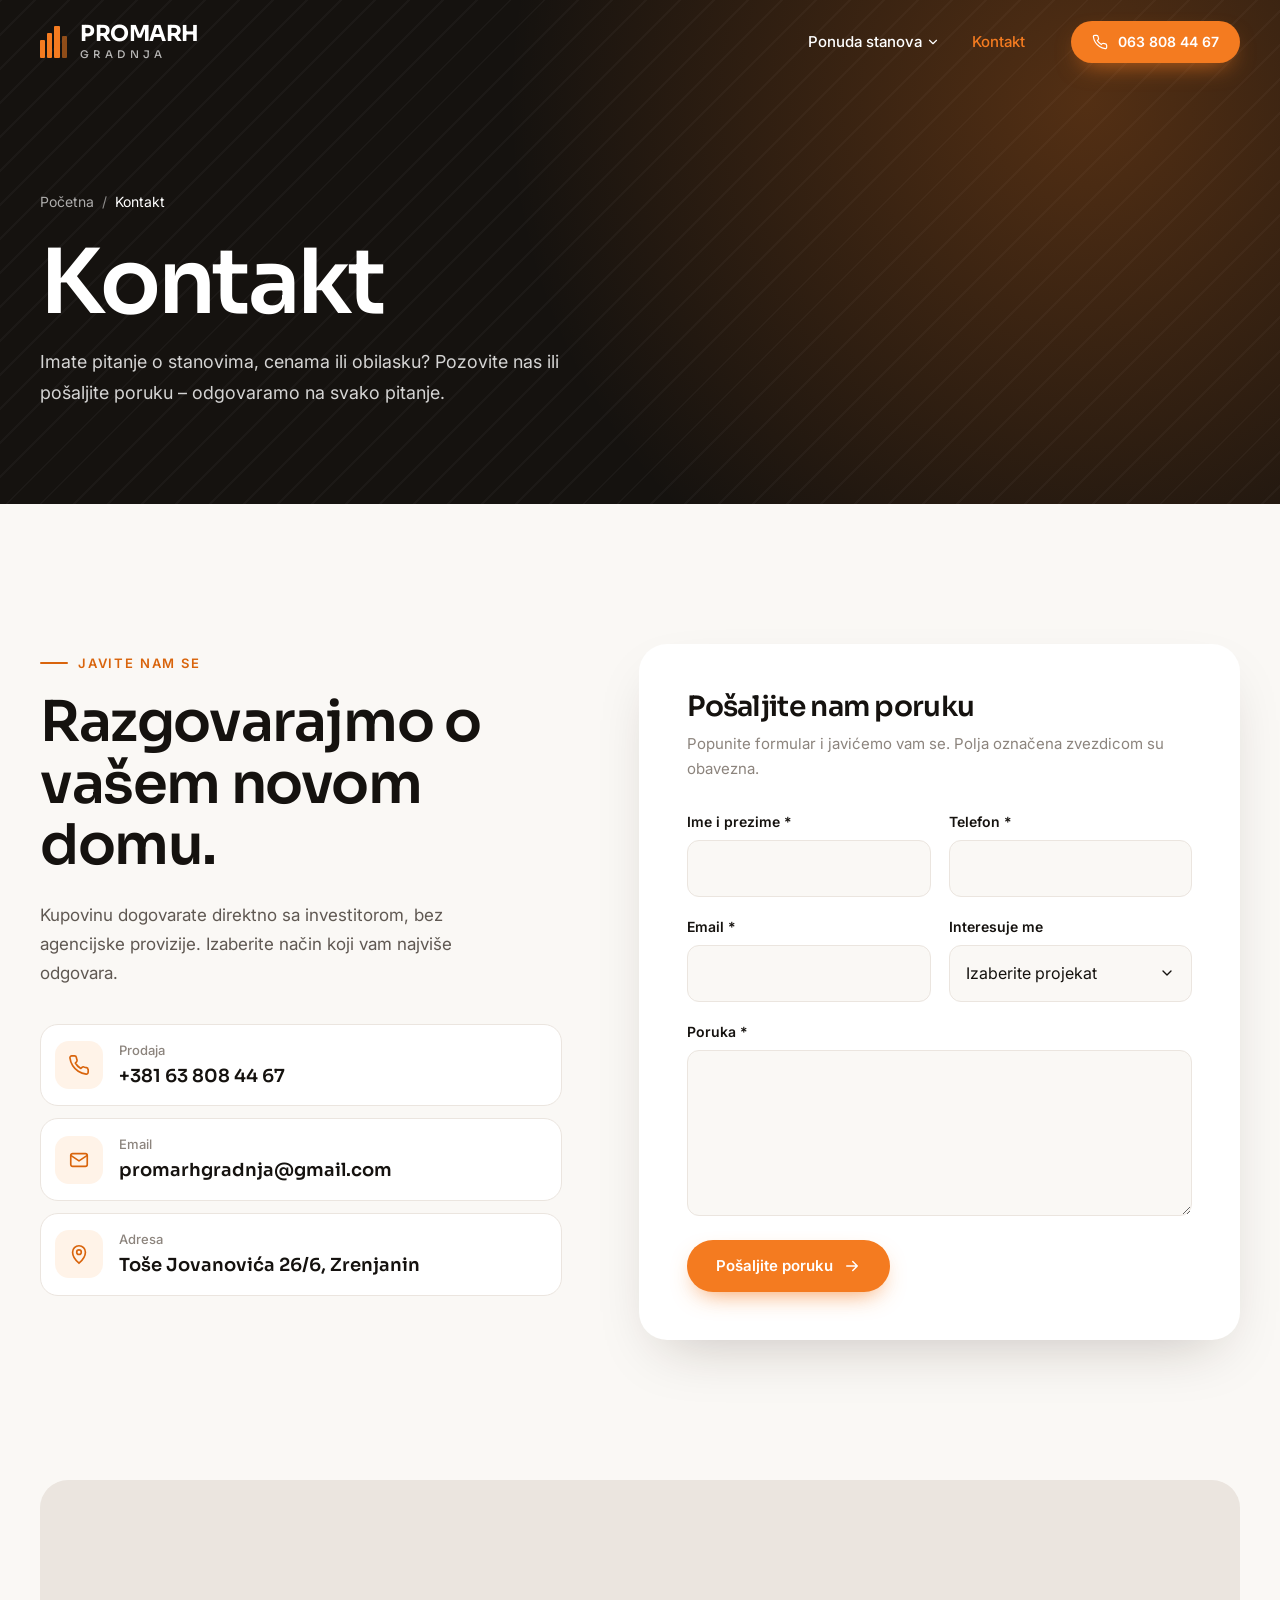
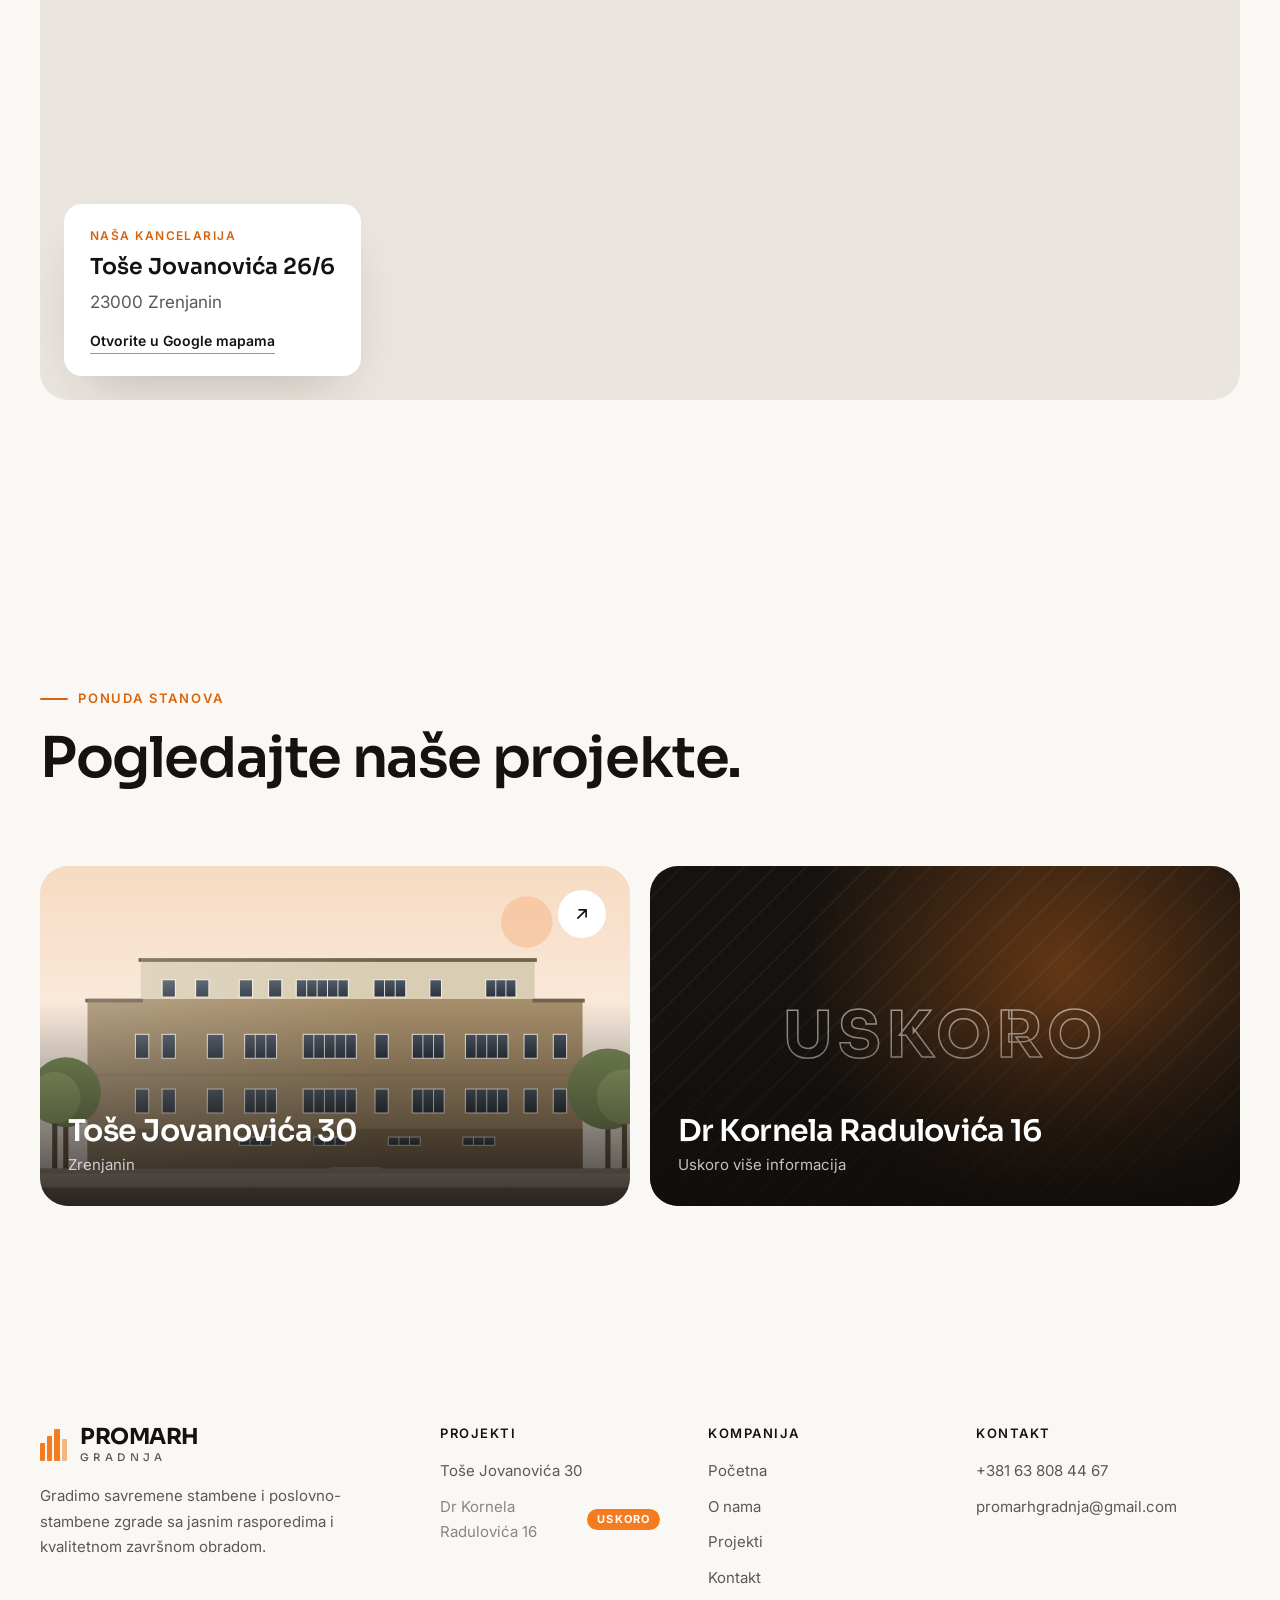
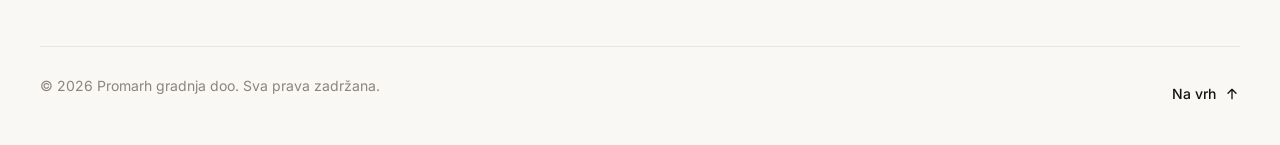
==== commit f6418a65: "x" ====
--- a/kontakt/index.html
+++ b/kontakt/index.html
@@ -4,7 +4,7 @@
 	<meta charset="UTF-8">
 	<meta name="viewport" content="width=device-width, initial-scale=1, viewport-fit=cover">
 	<title>Kontakt – Promarh gradnja</title>
-	<meta name="description" content="Kontaktirajte Promarh gradnju – prodaja stanova bez posrednika. Telefon +381 63 808 44 67, email office@promarhgradnja.rs.">
+	<meta name="description" content="Kontakt – Promarh gradnja. Pozovite +381 63 808 44 67 ili pišite na promarhgradnja@gmail.com.">
 	<meta name="theme-color" content="#15120f">
 	<link rel="icon" href="../images/favicon.svg" type="image/svg+xml">
 	<link rel="preconnect" href="https://fonts.googleapis.com">
@@ -75,7 +75,7 @@
 		</nav>
 		<div class="mobile-nav-contact">
 			<a class="btn btn-accent" href="tel:+381638084467"><svg width="18" height="18" aria-hidden="true"><use href="#i-phone"/></svg> +381 63 808 44 67</a>
-			<a class="mobile-mail" href="mailto:office@promarhgradnja.rs">office@promarhgradnja.rs</a>
+			<a class="mobile-mail" href="mailto:promarhgradnja@gmail.com">promarhgradnja@gmail.com</a>
 		</div>
 	</div>
 
@@ -89,7 +89,7 @@
 						<li aria-current="page">Kontakt</li>
 					</ol>
 					<h1 class="reveal" style="--d:.1s">Kontakt</h1>
-					<p class="hero-lead reveal" style="--d:.2s">Ako imate bilo kakvo pitanje vezano za naš rad, možete nas pozvati telefonom ili nam pisati – rado ćemo vam pomoći oko izbora stana.</p>
+					<p class="hero-lead reveal" style="--d:.2s">Imate pitanje o stanovima, cenama ili obilasku? Pozovite nas ili pošaljite poruku – odgovaramo na svako pitanje.</p>
 				</div>
 			</div>
 		</section>
@@ -98,9 +98,9 @@
 		<section class="contact section">
 			<div class="container contact-grid">
 				<div class="contact-info">
-					<p class="eyebrow reveal">Informacije</p>
+					<p class="eyebrow reveal">Javite nam se</p>
 					<h2 class="reveal" style="--d:.1s">Razgovarajmo o vašem novom domu.</h2>
-					<p class="reveal" style="--d:.15s">Prodaja stanova direktno od investitora – bez posrednika i dodatnih provizija. Pozovite nas, pošaljite email ili popunite formular.</p>
+					<p class="reveal" style="--d:.15s">Kupovinu dogovarate direktno sa investitorom, bez agencijske provizije. Izaberite način koji vam najviše odgovara.</p>
 
 					<ul class="contact-cards">
 						<li class="reveal" style="--d:.2s">
@@ -110,9 +110,9 @@
 							</a>
 						</li>
 						<li class="reveal" style="--d:.3s">
-							<a class="contact-card" href="mailto:office@promarhgradnja.rs">
+							<a class="contact-card" href="mailto:promarhgradnja@gmail.com">
 								<span class="contact-icon"><svg width="22" height="22" aria-hidden="true"><use href="#i-mail"/></svg></span>
-								<span><small>Email</small>office@promarhgradnja.rs</span>
+								<span><small>Email</small>promarhgradnja@gmail.com</span>
 							</a>
 						</li>
 						<li class="reveal" style="--d:.35s">
@@ -130,7 +130,7 @@
 
 					<!-- Set data-endpoint to a form service URL (e.g. Formspree) to send messages directly;
 					     without it, the form opens the visitor's email app with the message filled in. -->
-					<form class="contact-form" id="contact-form" novalidate data-email="office@promarhgradnja.rs" data-endpoint="">
+					<form class="contact-form" id="contact-form" novalidate data-email="promarhgradnja@gmail.com" data-endpoint="">
 						<div class="form-row">
 							<div class="field">
 								<label for="f-name">Ime i prezime *</label>
@@ -219,7 +219,7 @@
 					<svg class="brand-mark" width="28" height="32" aria-hidden="true"><use href="#i-logo"/></svg>
 					<span class="brand-text">Promarh<small>gradnja</small></span>
 				</a>
-				<p>Jedinstveno osmišljeni urbanistički prostori koji objedinjuju savremeno stanovanje i funkcionalne poslovne sadržaje.</p>
+				<p>Gradimo savremene stambene i poslovno-stambene zgrade sa jasnim rasporedima i kvalitetnom završnom obradom.</p>
 			</div>
 			<div class="footer-col">
 				<h4>Projekti</h4>
@@ -241,7 +241,7 @@
 				<h4>Kontakt</h4>
 				<ul>
 					<li><a href="tel:+381638084467">+381 63 808 44 67</a></li>
-					<li><a href="mailto:office@promarhgradnja.rs">office@promarhgradnja.rs</a></li>
+					<li><a href="mailto:promarhgradnja@gmail.com">promarhgradnja@gmail.com</a></li>
 				</ul>
 			</div>
 		</div>
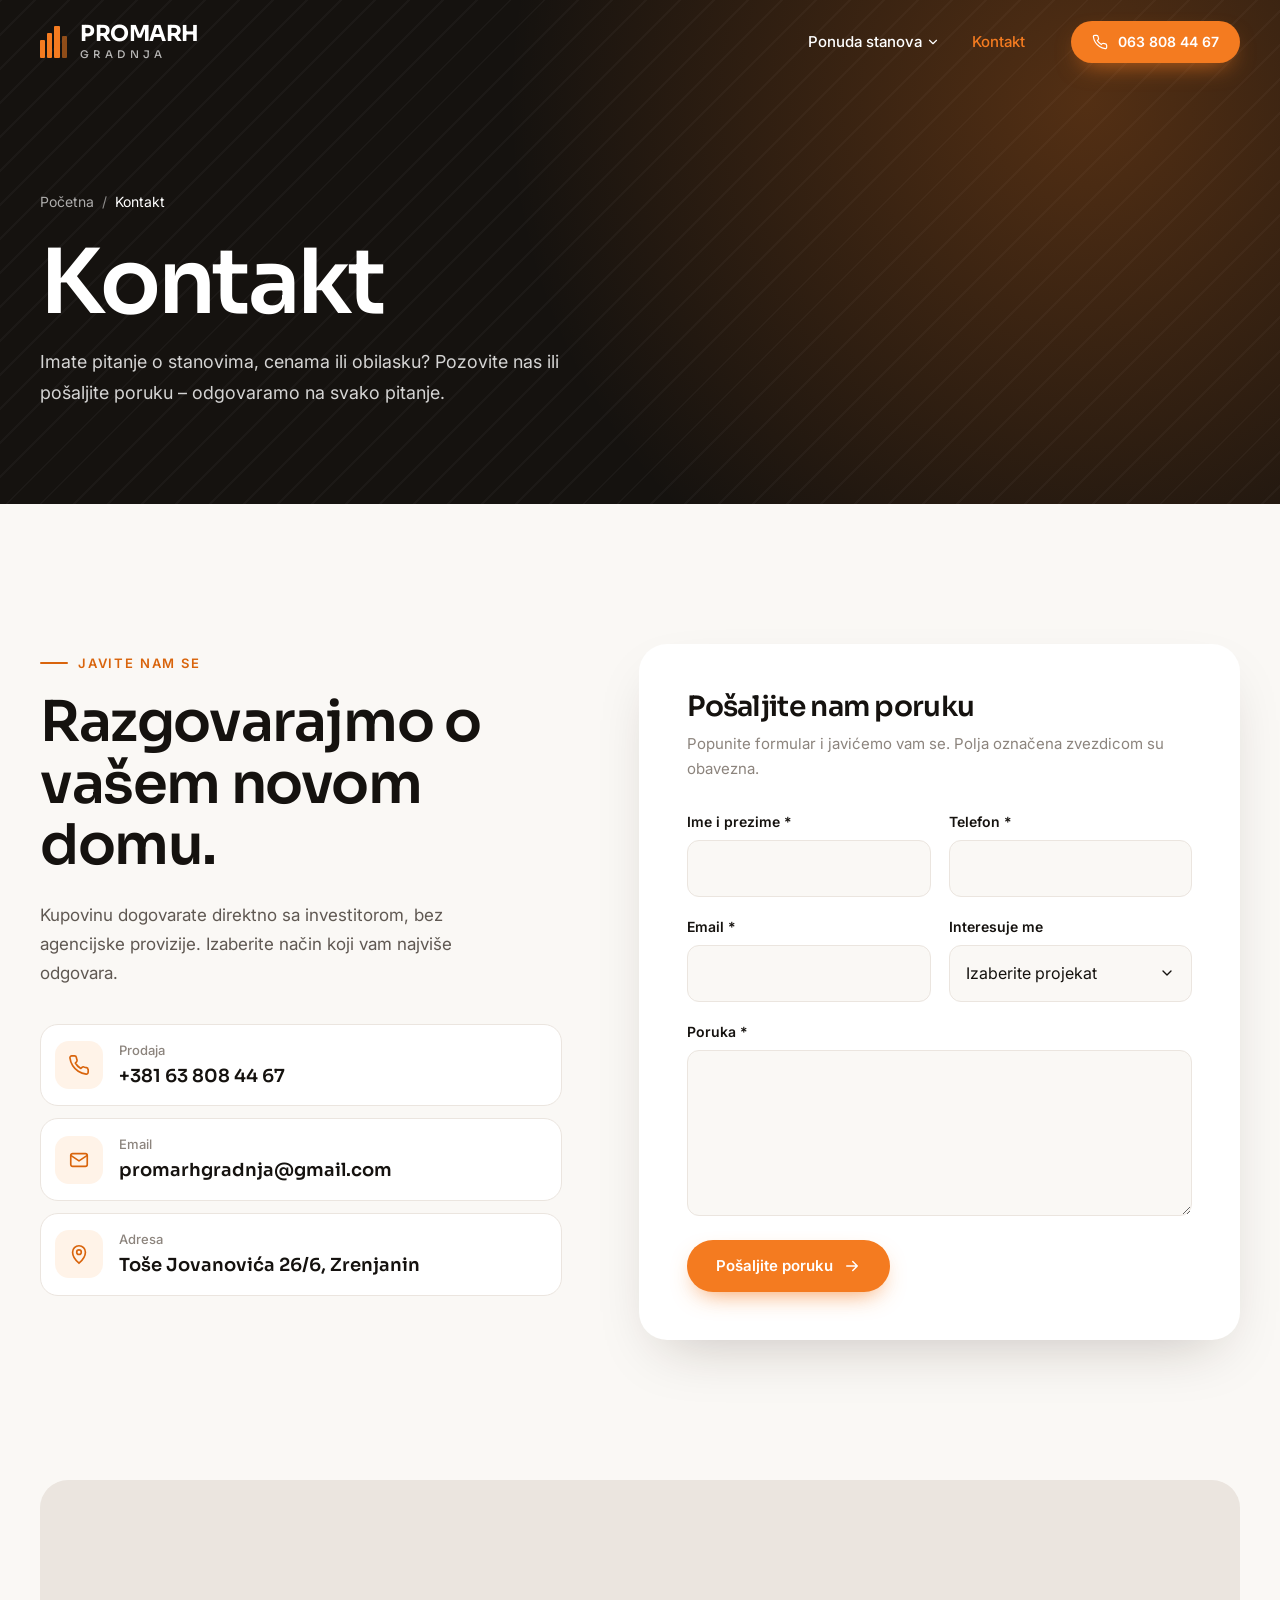
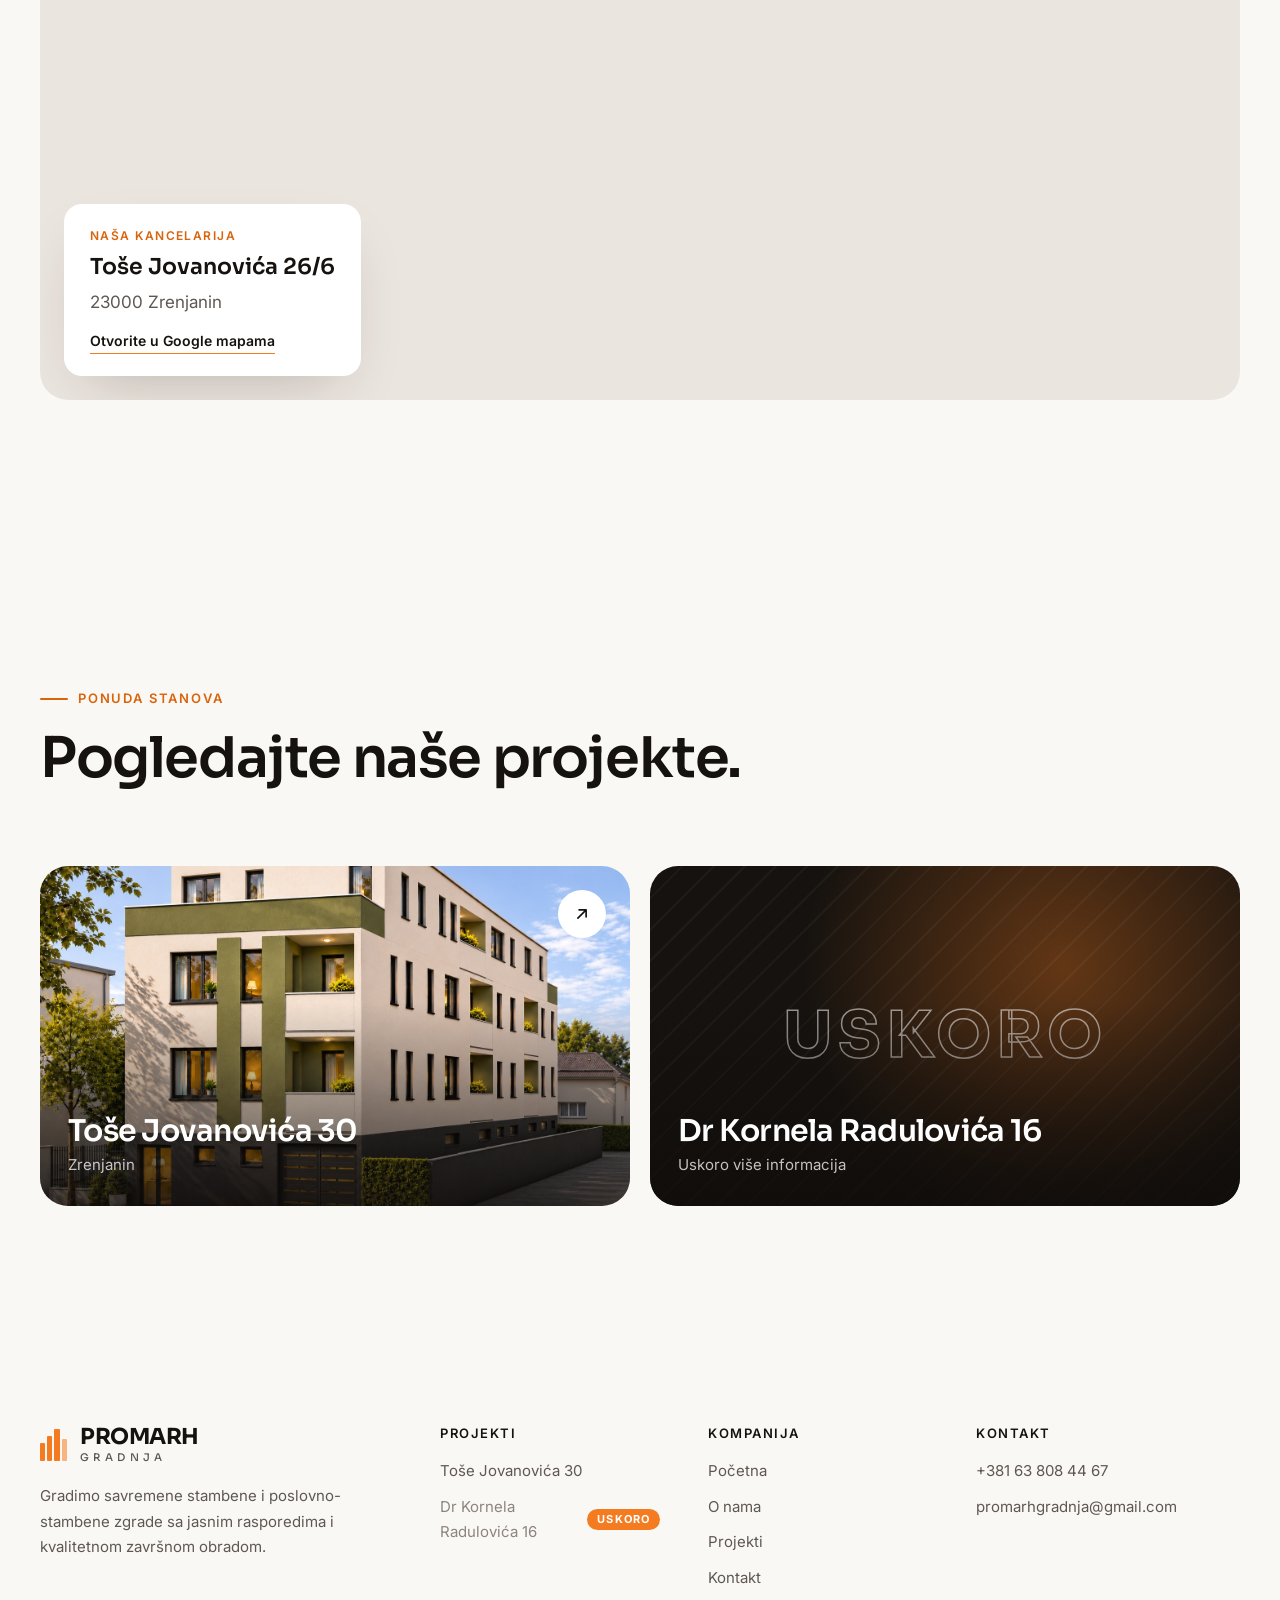
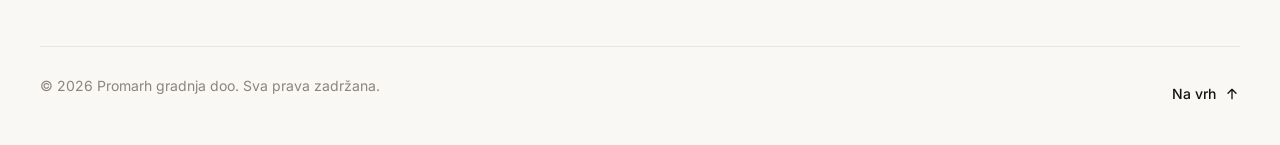
==== commit fa749144: "x" ====
--- a/kontakt/index.html
+++ b/kontakt/index.html
@@ -10,7 +10,7 @@
 	<link rel="preconnect" href="https://fonts.googleapis.com">
 	<link rel="preconnect" href="https://fonts.gstatic.com" crossorigin>
 	<link href="https://fonts.googleapis.com/css2?family=Inter:wght@400;500;600&family=Sora:wght@500;600;700&display=swap" rel="stylesheet">
-	<link rel="stylesheet" href="../css/style.css?v=18">
+	<link rel="stylesheet" href="../css/style.css?v=28">
 </head>
 <body>
 	<a class="skip-link" href="#main">Pređi na sadržaj</a>
@@ -130,7 +130,7 @@
 
 					<!-- Set data-endpoint to a form service URL (e.g. Formspree) to send messages directly;
 					     without it, the form opens the visitor's email app with the message filled in. -->
-					<form class="contact-form" id="contact-form" novalidate data-email="promarhgradnja@gmail.com" data-endpoint="">
+					<form class="contact-form" id="contact-form" novalidate data-email="promarhgradnja@gmail.com" data-endpoint="https://formspree.io/f/mljjadeo">
 						<div class="form-row">
 							<div class="field">
 								<label for="f-name">Ime i prezime *</label>
@@ -164,6 +164,9 @@
 							<textarea id="f-message" name="poruka" rows="5" required maxlength="2000"></textarea>
 							<span class="field-error" data-msg="Napišite poruku."></span>
 						</div>
+
+						<!-- Spam trap: hidden from people, bots fill it in and Formspree discards the message -->
+						<input type="text" name="_gotcha" class="hp-field" tabindex="-1" autocomplete="off" aria-hidden="true">
 
 						<button type="submit" class="btn btn-accent">Pošaljite poruku <svg width="18" height="18" aria-hidden="true"><use href="#i-arrow"/></svg></button>
 						<p class="form-status" role="status" aria-live="polite"></p>
@@ -198,7 +201,7 @@
 				</div>
 				<div class="other-grid">
 					<a class="other-card reveal" href="/tose-jovanovica-30/">
-						<img src="../images/tose-jovanovica-30/fasada.svg" alt="" loading="lazy">
+						<img src="../images/tose-jovanovica-30/zgrada.jpg" alt="" loading="lazy">
 						<span class="arrow"><svg width="20" height="20" aria-hidden="true"><use href="#i-arrow"/></svg></span>
 						<div><h3>Toše Jovanovića&nbsp;30</h3><p>Zrenjanin</p></div>
 					</a>
@@ -251,7 +254,7 @@
 		</div>
 	</footer>
 
-	<script src="../js/contact.js?v=18"></script>
-	<script src="../js/main.js?v=18"></script>
+	<script src="../js/contact.js?v=28"></script>
+	<script src="../js/main.js?v=28"></script>
 </body>
 </html>
--- a/css/style.css
+++ b/css/style.css
@@ -1672,15 +1672,15 @@
 }
 
 /* ==========================================================================
-   Toše Jovanovića 30 – illustration, levels
+   Toše Jovanovića 30
    ========================================================================== */
 
-.page-hero-illustration { background-position: center 85%; }
-.hero-slide[style*="fasada.svg"] { background-position: center 85%; }
-.img-illustration { object-position: center 80%; }
-
-/* Floor picker on an illustration: show the whole building, never crop */
-.picker-media.picker-media-fit { aspect-ratio: 16 / 10; }
+/* Building photo: keep the whole facade in view */
+.page-hero-photo { background-position: center 40%; }
+.hero-slide[style*="zgrada.jpg"] { background-position: center 40%; }
+
+/* Floor picker on the facade photo: show the whole building, never crop */
+.picker-media.picker-media-fit { aspect-ratio: 1568 / 777; }
 
 /* Room-by-room breakdown inside a unit card */
 .apt-spaces { margin-top: 14px; font-size: 14px; }
@@ -1715,46 +1715,8 @@
 .apt-spaces dt { color: var(--muted); }
 .apt-spaces dd { margin: 0; font-weight: 500; color: var(--ink); white-space: nowrap; }
 
-/* Stacked levels card */
-.levels {
-	display: grid;
-	gap: 8px;
-	padding: 12px;
-	border-radius: var(--radius-lg);
-	background: var(--white);
-	box-shadow: var(--shadow);
-}
-.levels li {
-	display: flex;
-	align-items: center;
-	gap: 18px;
-	padding: 18px 20px;
-	border-radius: var(--radius);
-	background: var(--bg);
-}
-.levels li:first-child { margin: 0 14%; background: var(--accent-50); }
-.levels strong { display: block; font-family: var(--font-display); font-size: 18px; font-weight: 600; color: var(--ink); }
-.levels p { margin: 2px 0 0; font-size: 14.5px; }
-.level-tag {
-	display: grid;
-	place-items: center;
-	flex-shrink: 0;
-	width: 48px;
-	height: 48px;
-	border-radius: 14px;
-	background: var(--ink);
-	font-family: var(--font-display);
-	font-size: 15px;
-	font-weight: 600;
-	color: var(--white);
-}
-.levels li:first-child .level-tag { background: var(--accent); }
-.levels li:last-child .level-tag { background: var(--muted); }
-
 @media (max-width: 600px) {
-	.picker-media.picker-media-fit { aspect-ratio: 16 / 10; }
-	.levels li:first-child { margin: 0 6%; }
-	.levels li { padding: 14px 16px; gap: 14px; }
+	.picker-media.picker-media-fit { aspect-ratio: 1568 / 777; }
 }
 
 /* "Uskoro" (coming soon) project ---------------------------------------- */
@@ -1838,3 +1800,10 @@
 	.stats-grid-5 .stat:nth-child(odd) { padding-left: 0; }
 	.stats-grid-5 .stat:last-child { grid-column: 1 / -1; padding-left: 0; border-left: 0; }
 }
+
+/* Honeypot field for spam bots – never visible */
+.hp-field { position: absolute; left: -9999px; width: 1px; height: 1px; opacity: 0; }
+
+/* Facade photo in "O projektu" */
+.overview-photo { box-shadow: var(--shadow); }
+.overview-photo img { height: auto; }
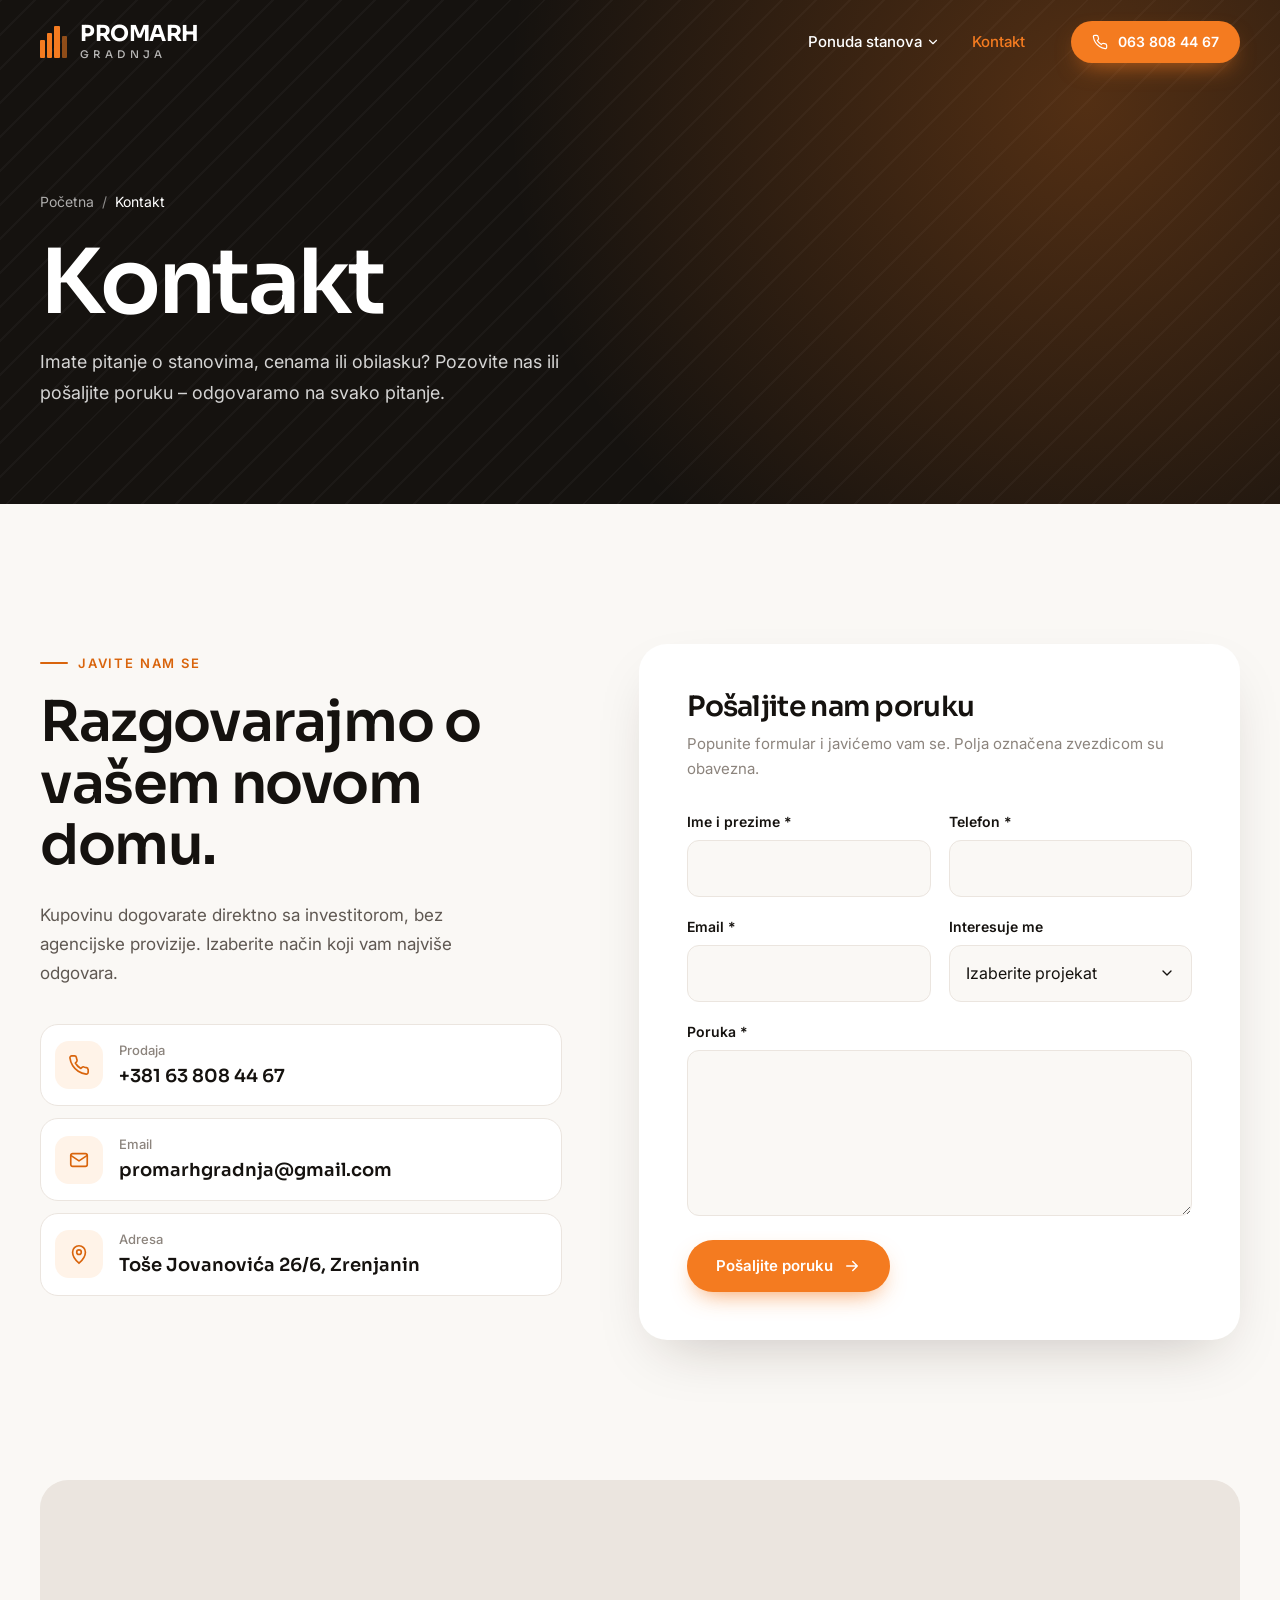
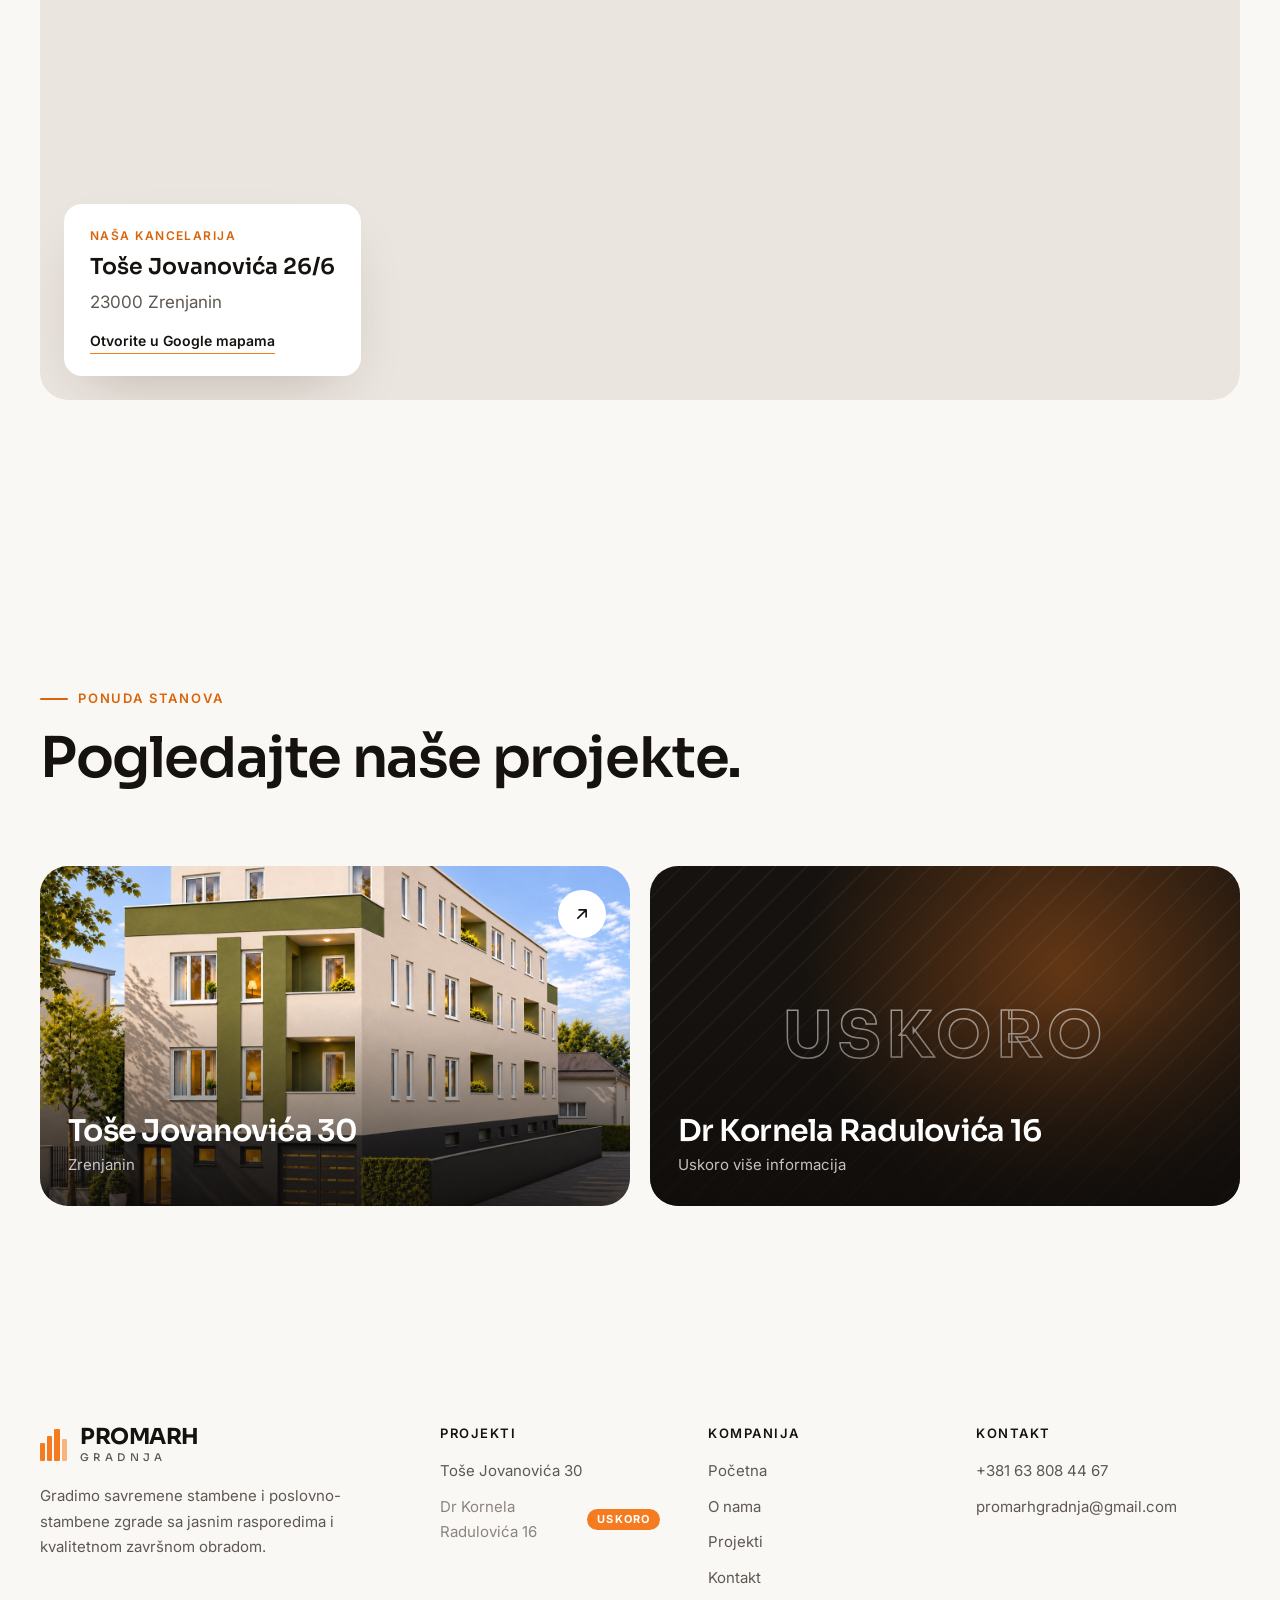
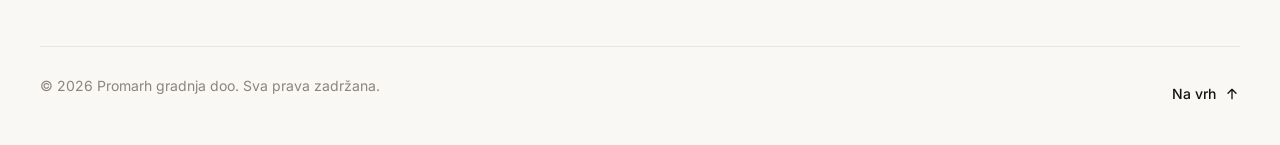
==== commit 3185b6fb: "x" ====
--- a/kontakt/index.html
+++ b/kontakt/index.html
@@ -10,7 +10,7 @@
 	<link rel="preconnect" href="https://fonts.googleapis.com">
 	<link rel="preconnect" href="https://fonts.gstatic.com" crossorigin>
 	<link href="https://fonts.googleapis.com/css2?family=Inter:wght@400;500;600&family=Sora:wght@500;600;700&display=swap" rel="stylesheet">
-	<link rel="stylesheet" href="../css/style.css?v=28">
+	<link rel="stylesheet" href="../css/style.css?v=31">
 </head>
 <body>
 	<a class="skip-link" href="#main">Pređi na sadržaj</a>
@@ -112,7 +112,7 @@
 						<li class="reveal" style="--d:.3s">
 							<a class="contact-card" href="mailto:promarhgradnja@gmail.com">
 								<span class="contact-icon"><svg width="22" height="22" aria-hidden="true"><use href="#i-mail"/></svg></span>
-								<span><small>Email</small>promarhgradnja@gmail.com</span>
+								<span><small>Email</small>promarhgradnja<wbr>@gmail.com</span>
 							</a>
 						</li>
 						<li class="reveal" style="--d:.35s">
@@ -254,7 +254,7 @@
 		</div>
 	</footer>
 
-	<script src="../js/contact.js?v=28"></script>
-	<script src="../js/main.js?v=28"></script>
+	<script src="../js/contact.js?v=31"></script>
+	<script src="../js/main.js?v=31"></script>
 </body>
 </html>
--- a/css/style.css
+++ b/css/style.css
@@ -1680,7 +1680,7 @@
 .hero-slide[style*="zgrada.jpg"] { background-position: center 40%; }
 
 /* Floor picker on the facade photo: show the whole building, never crop */
-.picker-media.picker-media-fit { aspect-ratio: 1568 / 777; }
+.picker-media.picker-media-fit { aspect-ratio: 1576 / 766; }
 
 /* Room-by-room breakdown inside a unit card */
 .apt-spaces { margin-top: 14px; font-size: 14px; }
@@ -1716,7 +1716,7 @@
 .apt-spaces dd { margin: 0; font-weight: 500; color: var(--ink); white-space: nowrap; }
 
 @media (max-width: 600px) {
-	.picker-media.picker-media-fit { aspect-ratio: 1568 / 777; }
+	.picker-media.picker-media-fit { aspect-ratio: 1576 / 766; }
 }
 
 /* "Uskoro" (coming soon) project ---------------------------------------- */
@@ -1807,3 +1807,125 @@
 /* Facade photo in "O projektu" */
 .overview-photo { box-shadow: var(--shadow); }
 .overview-photo img { height: auto; }
+
+/* ==========================================================================
+   Clickable project card + phone polish
+   ========================================================================== */
+
+/* "Pogledajte projekat" pill on the project photo */
+.project-open {
+	position: absolute;
+	right: 20px;
+	bottom: 20px;
+	display: inline-flex;
+	align-items: center;
+	gap: 8px;
+	padding: 12px 18px;
+	border-radius: 999px;
+	background: var(--accent);
+	box-shadow: 0 10px 24px -8px rgba(0, 0, 0, .45);
+	font-size: 14px;
+	font-weight: 600;
+	color: var(--white);
+	transition: background-color .25s, transform .25s var(--ease);
+}
+.project-open svg { transition: transform .25s var(--ease); }
+.project-media:hover .project-open { background: var(--accent-600); }
+.project-media:hover .project-open svg { transform: translateX(3px); }
+
+.project-title-link { color: inherit; transition: color .2s; }
+.project-title-link:hover { color: var(--accent-600); }
+
+/* Tap feedback on touch screens */
+a, button { -webkit-tap-highlight-color: transparent; touch-action: manipulation; }
+.btn:active { transform: scale(.97); }
+.project-media:active img,
+.other-card:active img { transform: scale(1.03); }
+.chip:active,
+.floor-btn:active,
+.contact-card:active,
+.cta-link:active { transform: scale(.98); }
+
+@media (max-width: 600px) {
+	/* Tighter vertical rhythm so pages are shorter to scroll */
+	.section { padding: 64px 0; }
+	.section-head { margin-bottom: 32px; }
+	h2 { font-size: clamp(30px, 8.6vw, 38px); }
+	.eyebrow { margin-bottom: 12px; font-size: 12px; letter-spacing: .12em; }
+
+	/* Home hero */
+	.hero-content { padding-top: 32px; padding-bottom: 28px; }
+	.pill { margin-bottom: 20px; }
+	.hero h1 { margin-bottom: 18px; }
+	.hero-lead { margin-bottom: 26px; font-size: 16px; }
+
+	/* Stats strip */
+	.stat { padding: 22px 14px; }
+	.stat strong { font-size: 34px; }
+
+	/* Project cards: clear tap target, no decorative numbers */
+	.project-num { display: none; }
+	.project-media { border-radius: var(--radius); aspect-ratio: 4 / 3.2; }
+	.project-tag { top: 14px; left: 14px; padding: 7px 12px; font-size: 12px; }
+	.project-open { right: 14px; bottom: 14px; padding: 11px 16px; font-size: 13.5px; }
+	.project-body h3 { font-size: 30px; margin-bottom: 12px; }
+	.project-body > p { font-size: 15.5px; }
+	.facts { margin: 20px 0 24px; gap: 6px; }
+	.facts li { padding: 7px 12px; font-size: 13px; }
+	.project-body .btn { width: 100%; }
+	.project + .project { margin-top: 56px; }
+
+	/* About */
+	.about-grid { gap: 40px; }
+	.about-quote { font-size: 16px; padding: 22px 24px; }
+
+	/* Steps */
+	.step { padding: 26px 22px; }
+	.step-icon { width: 44px; height: 44px; margin-bottom: 20px; }
+	.step h3 { font-size: 21px; }
+	.steps { gap: 12px; }
+
+	/* Orange contact card */
+	.cta-card { padding: 32px 20px; border-radius: var(--radius); gap: 24px; }
+	.cta-copy p { font-size: 16px; }
+	.cta-link { gap: 12px; padding: 12px 14px 12px 12px; font-size: 16px; overflow-wrap: normal; }
+	.cta-icon { width: 42px; height: 42px; border-radius: 12px; }
+
+	/* Contact page cards */
+	.contact-card { font-size: 16px; padding: 12px 14px 12px 12px; gap: 12px; overflow-wrap: normal; }
+	.contact-icon { width: 42px; height: 42px; }
+	.form-card { padding: 26px 20px; border-radius: var(--radius); }
+	.map-wrap { height: 320px; border-radius: var(--radius); }
+
+	/* Building page hero */
+	.page-hero { padding-bottom: 32px; }
+	.page-hero h1 { font-size: clamp(38px, 11vw, 52px); margin-bottom: 18px; }
+	.hero-card { padding: 16px 20px; }
+	.hero-card strong { font-size: 22px; }
+	.breadcrumb { margin-bottom: 16px; }
+
+	/* Specs table: label and value on one row */
+	.spec-list div { flex-direction: row; align-items: baseline; gap: 16px; padding: 12px 0; font-size: 14.5px; }
+	.spec-list dt { flex: 0 0 38%; }
+	.spec-list dd { flex: 1; text-align: left; }
+
+	/* Floor picker + unit list */
+	.picker-media { border-radius: var(--radius); }
+	.picker-hint { left: 10px; bottom: 10px; padding: 6px 11px; font-size: 12px; }
+	.floor-btn { padding: 13px 14px; }
+	.apt-controls { gap: 14px; margin-bottom: 20px; padding-bottom: 18px; }
+
+	/* "Uskoro" cards: keep the big word clear of the title */
+	.other-soon .soon-panel { align-items: start; padding-top: 34px; }
+	.other-soon .soon-panel span { font-size: 44px; }
+	.other-card,
+	.other-card:only-child { min-height: 240px; padding: 22px; border-radius: var(--radius); }
+	.other-card h3 { font-size: 26px; }
+
+	/* Footer: bigger tap targets */
+	.site-footer { padding-top: 56px; }
+	.footer-col li + li { margin-top: 0; }
+	.footer-col a,
+	.footer-col .soon-item { display: inline-flex; padding: 7px 0; }
+	.footer-bottom { gap: 8px; }
+}
